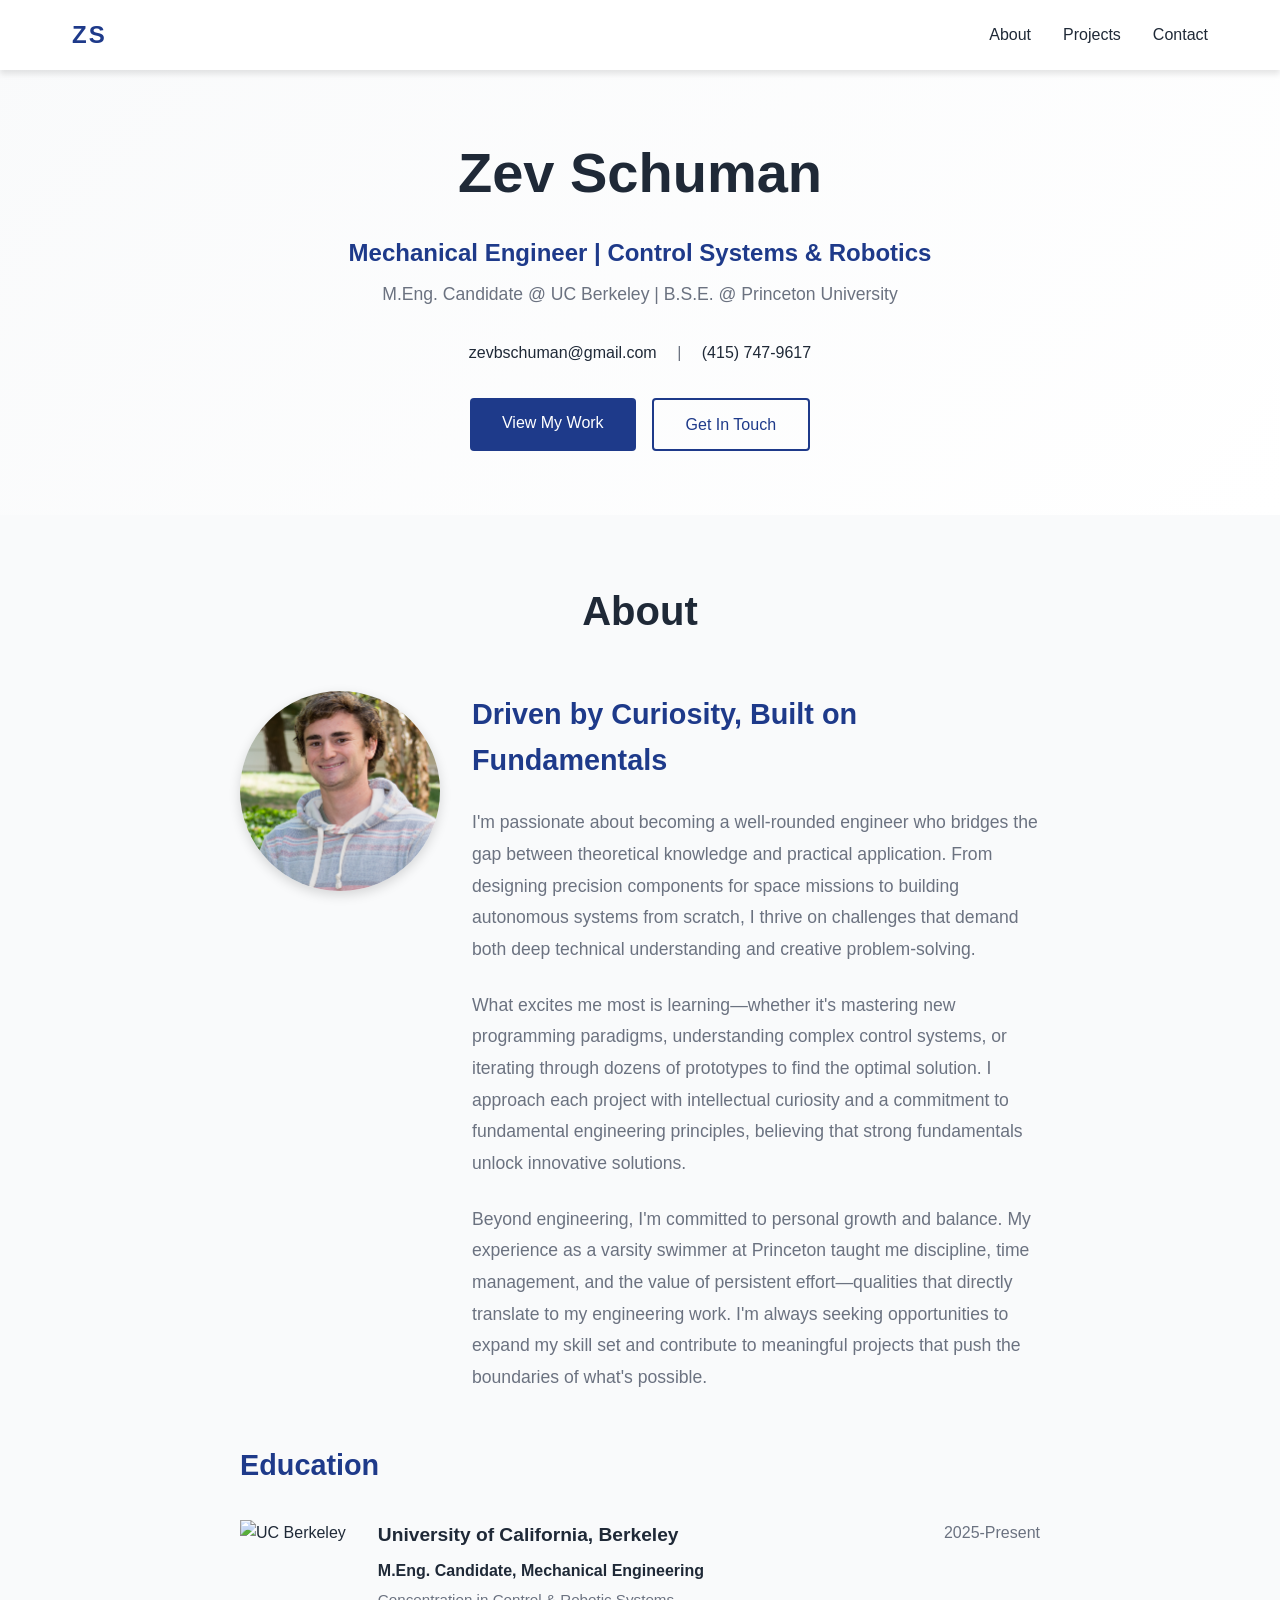
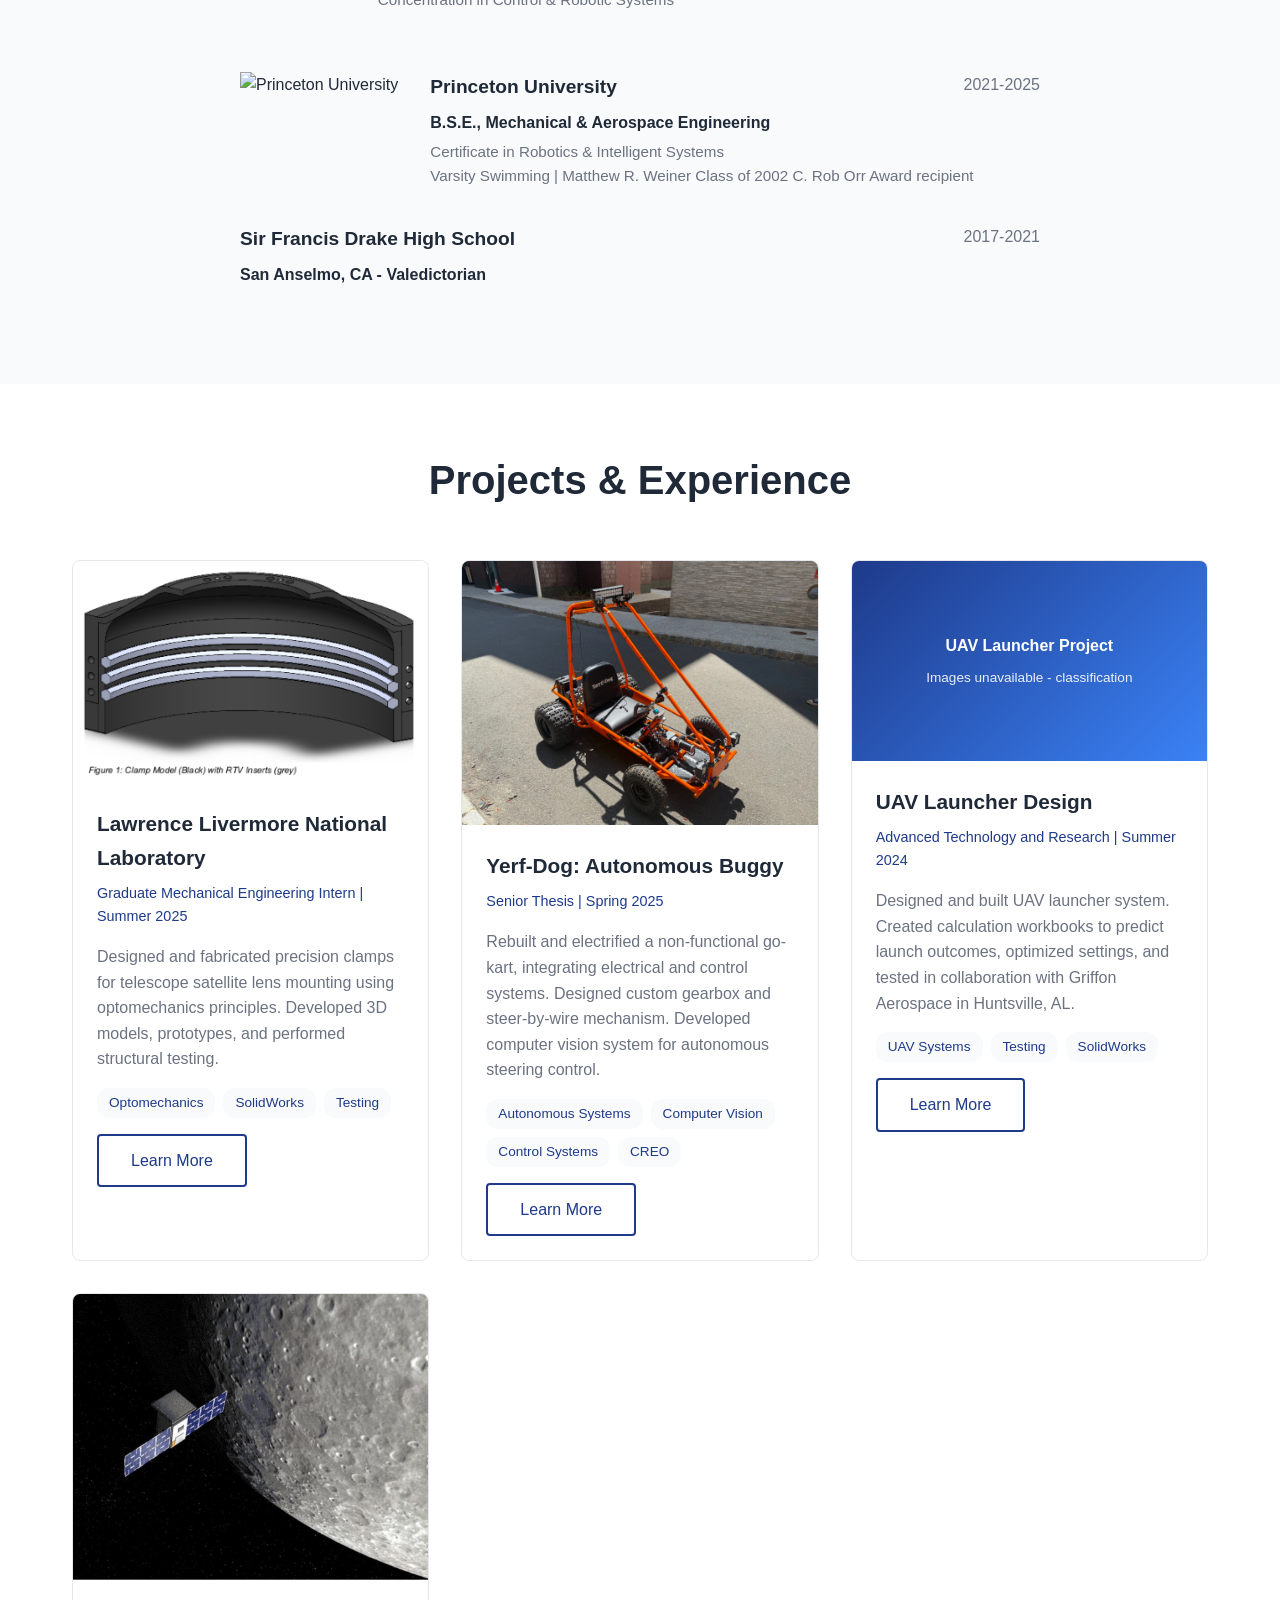
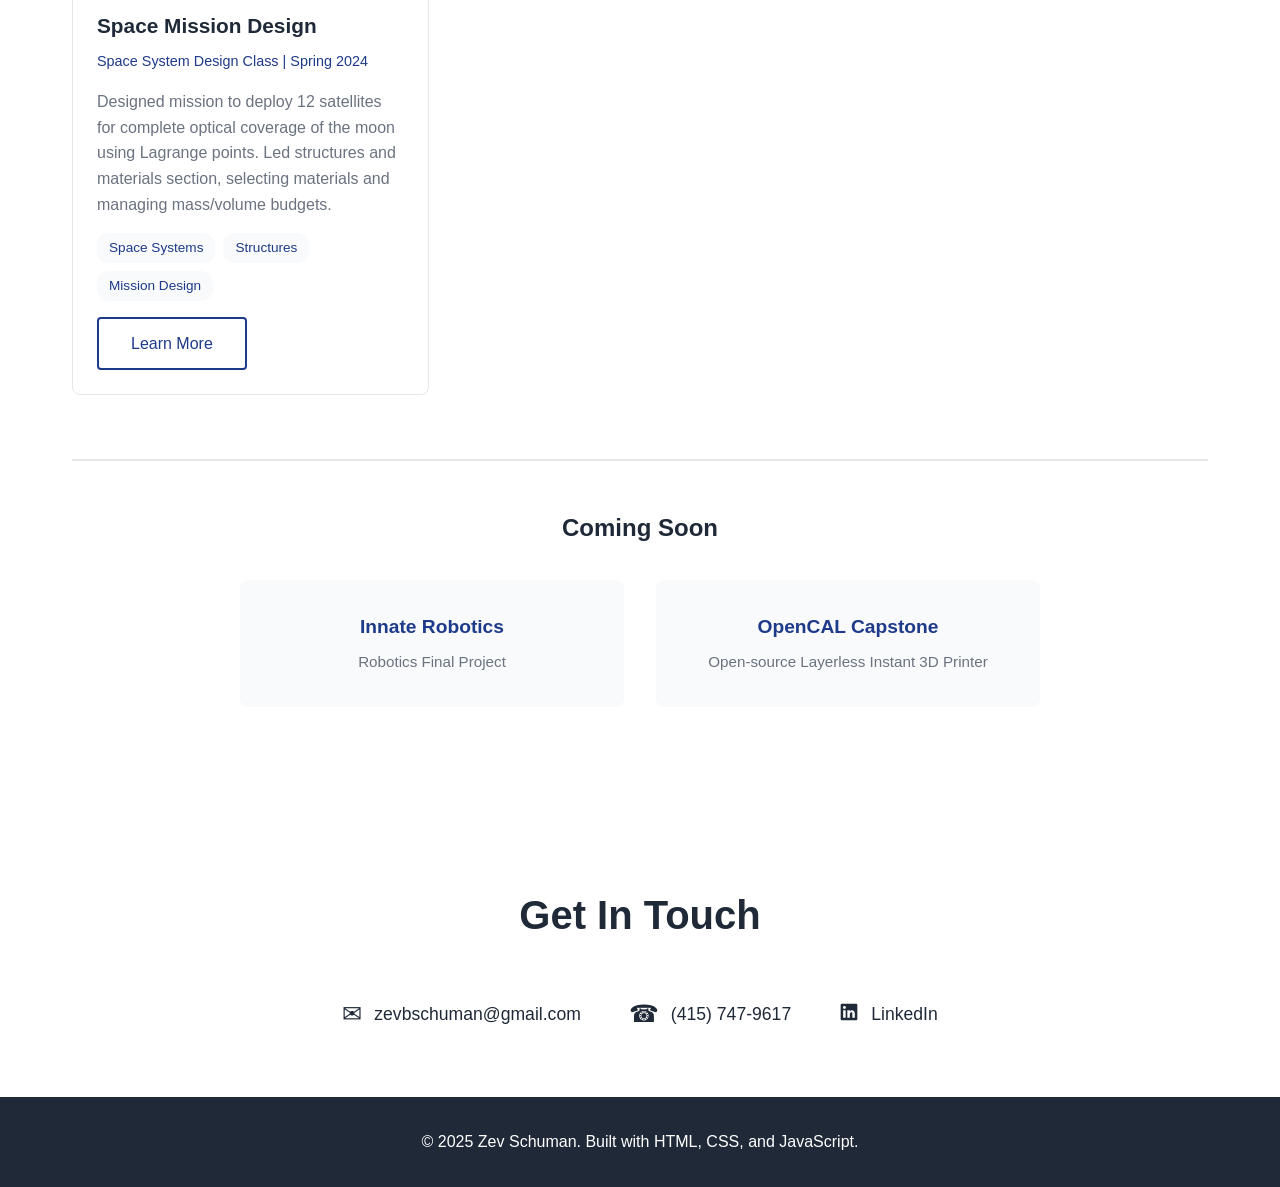
==== index.html @ 334ab459 "Restructure education section: large logos on left, descriptions on right" ====
<!DOCTYPE html>
<html lang="en">
  <head>
    <meta charset="UTF-8" />
    <meta name="viewport" content="width=device-width, initial-scale=1.0" />
    <title>Zev Schuman - Engineering Portfolio</title>

    <!-- CSS Options - Switch between these -->
    <link rel="stylesheet" href="css/option-a.css" />
    <!-- <link rel="stylesheet" href="css/option-b.css"> -->
    <!-- <link rel="stylesheet" href="css/option-c.css"> -->
  </head>
  <body>
    <!-- Navigation -->
    <nav class="nav">
      <div class="nav-container">
        <a href="#home" class="nav-logo">ZS</a>
        <ul class="nav-menu">
          <li><a href="#about" class="nav-link">About</a></li>
          <li><a href="#projects" class="nav-link">Projects</a></li>
          <li><a href="#contact" class="nav-link">Contact</a></li>
        </ul>
        <div class="nav-toggle">
          <span></span>
          <span></span>
          <span></span>
        </div>
      </div>
    </nav>

    <!-- Hero Section -->
    <section id="home" class="hero">
      <div class="hero-container">
        <div class="hero-content">
          <h1 class="hero-name">Zev Schuman</h1>
          <p class="hero-title">
            Mechanical Engineer | Control Systems & Robotics
          </p>
          <p class="hero-subtitle">
            M.Eng. Candidate @ UC Berkeley | B.S.E. @ Princeton University
          </p>
          <div class="hero-contact">
            <a href="mailto:zevbschuman@gmail.com" class="contact-link"
              >zevbschuman@gmail.com</a
            >
            <span class="contact-separator">|</span>
            <a href="tel:4157479617" class="contact-link">(415) 747-9617</a>
          </div>
          <div class="hero-cta">
            <a href="#projects" class="btn btn-primary">View My Work</a>
            <a href="#contact" class="btn btn-secondary">Get In Touch</a>
          </div>
        </div>
      </div>
    </section>

    <!-- About Section -->
    <section id="about" class="about">
      <div class="container">
        <h2 class="section-title">About</h2>

        <!-- Bio Section -->
        <div
          style="
            max-width: 800px;
            margin: 0 auto 3rem;
            display: flex;
            gap: 2rem;
            align-items: flex-start;
          "
        >
          <div style="flex-shrink: 0">
            <img
              src="images/bio/profile.jpg"
              alt="Zev Schuman"
              style="
                width: 200px;
                height: 200px;
                border-radius: 50%;
                object-fit: cover;
                object-position: center 25%;
                box-shadow: 0 4px 12px rgba(0, 0, 0, 0.15);
              "
            />
          </div>
          <div style="flex: 1">
            <h3
              style="
                font-size: 1.8rem;
                margin-bottom: 1.5rem;
                color: var(--primary-color);
              "
            >
              Driven by Curiosity, Built on Fundamentals
            </h3>
            <p
              style="
                font-size: 1.1rem;
                line-height: 1.8;
                color: var(--text-light);
                margin-bottom: 1.5rem;
              "
            >
              I'm passionate about becoming a well-rounded engineer who bridges
              the gap between theoretical knowledge and practical application.
              From designing precision components for space missions to building
              autonomous systems from scratch, I thrive on challenges that
              demand both deep technical understanding and creative
              problem-solving.
            </p>
            <p
              style="
                font-size: 1.1rem;
                line-height: 1.8;
                color: var(--text-light);
                margin-bottom: 1.5rem;
              "
            >
              What excites me most is learning—whether it's mastering new
              programming paradigms, understanding complex control systems, or
              iterating through dozens of prototypes to find the optimal
              solution. I approach each project with intellectual curiosity and
              a commitment to fundamental engineering principles, believing that
              strong fundamentals unlock innovative solutions.
            </p>
            <p
              style="
                font-size: 1.1rem;
                line-height: 1.8;
                color: var(--text-light);
              "
            >
              Beyond engineering, I'm committed to personal growth and balance.
              My experience as a varsity swimmer at Princeton taught me
              discipline, time management, and the value of persistent
              effort—qualities that directly translate to my engineering work.
              I'm always seeking opportunities to expand my skill set and
              contribute to meaningful projects that push the boundaries of
              what's possible.
            </p>
          </div>
        </div>

        <!-- Education -->
        <div style="max-width: 800px; margin: 0 auto">
          <h3
            style="
              font-size: 1.8rem;
              margin-bottom: 2rem;
              color: var(--primary-color);
            "
          >
            Education
          </h3>

          <div class="education-item" style="margin-bottom: 2rem; display: flex; gap: 2rem; align-items: flex-start;">
            <img
              src="images/logos/berkeley.png"
              alt="UC Berkeley"
              style="height: 120px; width: auto; flex-shrink: 0;"
            />
            <div style="flex: 1;">
              <div class="education-header">
                <h4>University of California, Berkeley</h4>
                <span class="education-year">2025-Present</span>
              </div>
              <p class="education-degree">
                M.Eng. Candidate, Mechanical Engineering
              </p>
              <p class="education-detail">
                Concentration in Control & Robotic Systems
              </p>
            </div>
          </div>

          <div class="education-item" style="margin-bottom: 2rem; display: flex; gap: 2rem; align-items: flex-start;">
            <img
              src="images/logos/princeton.png"
              alt="Princeton University"
              style="height: 120px; width: auto; flex-shrink: 0;"
            />
            <div style="flex: 1;">
              <div class="education-header">
                <h4>Princeton University</h4>
                <span class="education-year">2021-2025</span>
              </div>
              <p class="education-degree">
                B.S.E., Mechanical & Aerospace Engineering
              </p>
              <p class="education-detail">
                Certificate in Robotics & Intelligent Systems
              </p>
              <p class="education-note">
                Varsity Swimming | Matthew R. Weiner Class of 2002 C. Rob Orr
                Award recipient
              </p>
            </div>
          </div>

          <div class="education-item">
            <div class="education-header">
              <h4>Sir Francis Drake High School</h4>
              <span class="education-year">2017-2021</span>
            </div>
            <p class="education-degree">San Anselmo, CA - Valedictorian</p>
          </div>
        </div>
      </div>
    </section>

    <!-- Projects Section -->
    <section id="projects" class="projects">
      <div class="container">
        <h2 class="section-title">Projects & Experience</h2>

        <div class="projects-grid">
          <!-- Internship: LLNL -->
          <div class="project-card" data-project="llnl">
            <div class="project-image">
              <img
                src="images/llnl/clamp-model-1.png"
                alt="LLNL Precision Clamp Design"
                style="width: 100%; height: auto; display: block"
              />
            </div>
            <div class="project-content">
              <h3 class="project-title">
                Lawrence Livermore National Laboratory
              </h3>
              <p class="project-type">
                Graduate Mechanical Engineering Intern | Summer 2025
              </p>
              <p class="project-description">
                Designed and fabricated precision clamps for telescope satellite
                lens mounting using optomechanics principles. Developed 3D
                models, prototypes, and performed structural testing.
              </p>
              <div class="project-tags">
                <span class="tag">Optomechanics</span>
                <span class="tag">SolidWorks</span>
                <span class="tag">Testing</span>
              </div>
              <a href="llnl.html" class="btn btn-outline">Learn More</a>
            </div>
          </div>

          <!-- Project: Yerf-Dog -->
          <div class="project-card" data-project="yerf-dog">
            <div class="project-image">
              <img
                src="images/yerf-dog/after-1.png"
                alt="Yerf-Dog Autonomous Buggy"
                style="width: 100%; height: auto; display: block"
              />
            </div>
            <div class="project-content">
              <h3 class="project-title">Yerf-Dog: Autonomous Buggy</h3>
              <p class="project-type">Senior Thesis | Spring 2025</p>
              <p class="project-description">
                Rebuilt and electrified a non-functional go-kart, integrating
                electrical and control systems. Designed custom gearbox and
                steer-by-wire mechanism. Developed computer vision system for
                autonomous steering control.
              </p>
              <div class="project-tags">
                <span class="tag">Autonomous Systems</span>
                <span class="tag">Computer Vision</span>
                <span class="tag">Control Systems</span>
                <span class="tag">CREO</span>
              </div>
              <a href="yerf-dog.html" class="btn btn-outline">Learn More</a>
            </div>
          </div>

          <!-- Internship: ATR Corp -->
          <div class="project-card" data-project="atr-corp">
            <div class="project-image">
              <div
                class="image-placeholder"
                style="
                  aspect-ratio: 16/9;
                  background: linear-gradient(
                    135deg,
                    var(--primary-color),
                    var(--secondary-color)
                  );
                "
              >
                <span style="color: white; font-weight: 600"
                  >UAV Launcher Project</span
                >
                <small style="color: rgba(255, 255, 255, 0.9)"
                  >Images unavailable - classification</small
                >
              </div>
            </div>
            <div class="project-content">
              <h3 class="project-title">UAV Launcher Design</h3>
              <p class="project-type">
                Advanced Technology and Research | Summer 2024
              </p>
              <p class="project-description">
                Designed and built UAV launcher system. Created calculation
                workbooks to predict launch outcomes, optimized settings, and
                tested in collaboration with Griffon Aerospace in Huntsville,
                AL.
              </p>
              <div class="project-tags">
                <span class="tag">UAV Systems</span>
                <span class="tag">Testing</span>
                <span class="tag">SolidWorks</span>
              </div>
              <a href="atr-corp.html" class="btn btn-outline">Learn More</a>
            </div>
          </div>

          <!-- Project: Space Mission Design -->
          <div class="project-card" data-project="space-mission">
            <div class="project-image">
              <img
                src="images/space-mission/cover.png"
                alt="COSMIC Mission Design"
                style="width: 100%; height: auto; display: block"
              />
            </div>
            <div class="project-content">
              <h3 class="project-title">Space Mission Design</h3>
              <p class="project-type">
                Space System Design Class | Spring 2024
              </p>
              <p class="project-description">
                Designed mission to deploy 12 satellites for complete optical
                coverage of the moon using Lagrange points. Led structures and
                materials section, selecting materials and managing mass/volume
                budgets.
              </p>
              <div class="project-tags">
                <span class="tag">Space Systems</span>
                <span class="tag">Structures</span>
                <span class="tag">Mission Design</span>
              </div>
              <a href="space-mission.html" class="btn btn-outline"
                >Learn More</a
              >
            </div>
          </div>
        </div>

        <!-- Coming Soon Section -->
        <div
          style="
            margin-top: 4rem;
            padding: 3rem 0;
            border-top: 2px solid var(--border-color);
          "
        >
          <h3
            style="
              font-size: 1.5rem;
              text-align: center;
              margin-bottom: 2rem;
              color: var(--text-dark);
            "
          >
            Coming Soon
          </h3>
          <div
            style="
              display: grid;
              grid-template-columns: repeat(auto-fit, minmax(300px, 1fr));
              gap: 2rem;
              max-width: 800px;
              margin: 0 auto;
            "
          >
            <div
              style="
                background: var(--bg-light);
                padding: 2rem;
                border-radius: 8px;
                text-align: center;
              "
            >
              <h4
                style="
                  font-size: 1.2rem;
                  margin-bottom: 0.5rem;
                  color: var(--primary-color);
                "
              >
                Innate Robotics
              </h4>
              <p style="color: var(--text-light); font-size: 0.95rem">
                Robotics Final Project
              </p>
            </div>
            <div
              style="
                background: var(--bg-light);
                padding: 2rem;
                border-radius: 8px;
                text-align: center;
              "
            >
              <h4
                style="
                  font-size: 1.2rem;
                  margin-bottom: 0.5rem;
                  color: var(--primary-color);
                "
              >
                OpenCAL Capstone
              </h4>
              <p style="color: var(--text-light); font-size: 0.95rem">
                Open-source Layerless Instant 3D Printer
              </p>
            </div>
          </div>
        </div>
      </div>
    </section>

    <!-- Contact Section -->
    <section id="contact" class="contact">
      <div class="container">
        <h2 class="section-title">Get In Touch</h2>
        <div class="contact-info">
          <a href="mailto:zevbschuman@gmail.com" class="contact-item">
            <span class="contact-icon">✉</span>
            <span>zevbschuman@gmail.com</span>
          </a>
          <a href="tel:4157479617" class="contact-item">
            <span class="contact-icon">☎</span>
            <span>(415) 747-9617</span>
          </a>
          <a
            href="https://www.linkedin.com/in/zevschuman/"
            class="contact-item"
            target="_blank"
            rel="noopener noreferrer"
          >
            <span class="contact-icon">
              <svg
                width="20"
                height="20"
                viewBox="0 0 24 24"
                fill="currentColor"
              >
                <path
                  d="M20.5 2h-17A1.5 1.5 0 002 3.5v17A1.5 1.5 0 003.5 22h17a1.5 1.5 0 001.5-1.5v-17A1.5 1.5 0 0020.5 2zM8 19H5v-9h3zM6.5 8.25A1.75 1.75 0 118.3 6.5a1.78 1.78 0 01-1.8 1.75zM19 19h-3v-4.74c0-1.42-.6-1.93-1.38-1.93A1.74 1.74 0 0013 14.19a.66.66 0 000 .14V19h-3v-9h2.9v1.3a3.11 3.11 0 012.7-1.4c1.55 0 3.36.86 3.36 3.66z"
                />
              </svg>
            </span>
            <span>LinkedIn</span>
          </a>
        </div>
      </div>
    </section>

    <!-- Footer -->
    <footer class="footer">
      <div class="container">
        <p>&copy; 2025 Zev Schuman. Built with HTML, CSS, and JavaScript.</p>
      </div>
    </footer>

    <script src="js/main.js"></script>
  </body>
</html>
---- css/option-a.css ----
/* Option A: Minimalist/Clean Design */

:root {
    --primary-color: #1e3a8a;
    --secondary-color: #3b82f6;
    --text-dark: #1f2937;
    --text-light: #6b7280;
    --bg-light: #f9fafb;
    --white: #ffffff;
    --border-color: #e5e7eb;
    --shadow: 0 4px 6px rgba(0, 0, 0, 0.1);
    --shadow-lg: 0 20px 25px rgba(0, 0, 0, 0.1);
}

* {
    margin: 0;
    padding: 0;
    box-sizing: border-box;
}

body {
    font-family: -apple-system, BlinkMacSystemFont, 'Segoe UI', 'Roboto', 'Oxygen', 'Ubuntu', 'Cantarell', sans-serif;
    line-height: 1.6;
    color: var(--text-dark);
    background-color: var(--white);
}

.container {
    max-width: 1200px;
    margin: 0 auto;
    padding: 0 2rem;
}

/* Navigation */
.nav {
    position: fixed;
    top: 0;
    left: 0;
    right: 0;
    background: var(--white);
    box-shadow: var(--shadow);
    z-index: 1000;
}

.nav-container {
    max-width: 1200px;
    margin: 0 auto;
    padding: 1rem 2rem;
    display: flex;
    justify-content: space-between;
    align-items: center;
}

.nav-logo {
    font-size: 1.5rem;
    font-weight: 700;
    color: var(--primary-color);
    text-decoration: none;
    letter-spacing: 2px;
}

.nav-menu {
    display: flex;
    list-style: none;
    gap: 2rem;
}

.nav-link {
    text-decoration: none;
    color: var(--text-dark);
    font-weight: 500;
    transition: color 0.3s;
}

.nav-link:hover {
    color: var(--secondary-color);
}

.nav-toggle {
    display: none;
    flex-direction: column;
    gap: 4px;
    cursor: pointer;
}

.nav-toggle span {
    width: 25px;
    height: 3px;
    background: var(--text-dark);
    transition: 0.3s;
}

/* Hero Section */
.hero {
    padding: 8rem 2rem 4rem;
    background: linear-gradient(135deg, var(--bg-light) 0%, var(--white) 100%);
}

.hero-container {
    max-width: 800px;
    margin: 0 auto;
    text-align: center;
}

.hero-name {
    font-size: 3.5rem;
    font-weight: 700;
    margin-bottom: 1rem;
    color: var(--text-dark);
}

.hero-title {
    font-size: 1.5rem;
    color: var(--primary-color);
    margin-bottom: 0.5rem;
    font-weight: 600;
}

.hero-subtitle {
    font-size: 1.1rem;
    color: var(--text-light);
    margin-bottom: 2rem;
}

.hero-contact {
    margin-bottom: 2rem;
}

.contact-link {
    color: var(--text-dark);
    text-decoration: none;
    transition: color 0.3s;
}

.contact-link:hover {
    color: var(--secondary-color);
}

.contact-separator {
    margin: 0 1rem;
    color: var(--text-light);
}

.hero-cta {
    display: flex;
    gap: 1rem;
    justify-content: center;
}

/* Buttons */
.btn {
    padding: 0.75rem 2rem;
    text-decoration: none;
    border-radius: 4px;
    font-weight: 500;
    transition: all 0.3s;
    display: inline-block;
    cursor: pointer;
    border: none;
    font-size: 1rem;
}

.btn-primary {
    background: var(--primary-color);
    color: var(--white);
}

.btn-primary:hover {
    background: var(--secondary-color);
    transform: translateY(-2px);
}

.btn-secondary {
    background: transparent;
    color: var(--primary-color);
    border: 2px solid var(--primary-color);
}

.btn-secondary:hover {
    background: var(--primary-color);
    color: var(--white);
}

.btn-outline {
    background: transparent;
    color: var(--primary-color);
    border: 2px solid var(--primary-color);
}

.btn-outline:hover {
    background: var(--primary-color);
    color: var(--white);
}

/* Section Styles */
section {
    padding: 4rem 0;
}

.section-title {
    font-size: 2.5rem;
    text-align: center;
    margin-bottom: 3rem;
    color: var(--text-dark);
    font-weight: 700;
}

/* About Section */
.about {
    background: var(--bg-light);
}

.about-content {
    display: grid;
    grid-template-columns: 1fr 1fr;
    gap: 3rem;
}

.about-education h3,
.about-skills h3 {
    font-size: 1.5rem;
    margin-bottom: 1.5rem;
    color: var(--primary-color);
}

.education-item {
    margin-bottom: 2rem;
}

.education-header {
    display: flex;
    justify-content: space-between;
    margin-bottom: 0.5rem;
}

.education-header h4 {
    font-size: 1.2rem;
    color: var(--text-dark);
}

.education-year {
    color: var(--text-light);
    font-weight: 500;
}

.education-degree {
    font-weight: 600;
    margin-bottom: 0.25rem;
}

.education-detail,
.education-note {
    color: var(--text-light);
    font-size: 0.95rem;
}

.skills-grid {
    display: grid;
    grid-template-columns: 1fr 1fr;
    gap: 1.5rem;
}

.skill-category h4 {
    font-size: 1rem;
    margin-bottom: 0.5rem;
    color: var(--text-dark);
}

.skill-category ul {
    list-style: none;
}

.skill-category li {
    padding: 0.25rem 0;
    color: var(--text-light);
}

/* Projects Section */
.projects {
    background: var(--white);
}

.projects-grid {
    display: grid;
    grid-template-columns: repeat(auto-fit, minmax(300px, 1fr));
    gap: 2rem;
}

.project-card {
    background: var(--white);
    border: 1px solid var(--border-color);
    border-radius: 8px;
    overflow: hidden;
    transition: all 0.3s;
}

.project-card:hover {
    box-shadow: var(--shadow-lg);
    transform: translateY(-4px);
}

.project-image {
    width: 100%;
    overflow: hidden;
}

.image-placeholder {
    width: 100%;
    background: var(--bg-light);
    display: flex;
    flex-direction: column;
    align-items: center;
    justify-content: center;
    text-align: center;
    padding: 3rem 2rem;
    color: var(--text-light);
}

.image-placeholder span {
    display: block;
    font-weight: 500;
    margin-bottom: 0.5rem;
}

.image-placeholder small {
    font-size: 0.85rem;
}

.project-content {
    padding: 1.5rem;
}

.project-title {
    font-size: 1.3rem;
    margin-bottom: 0.5rem;
    color: var(--text-dark);
}

.project-type {
    color: var(--primary-color);
    font-size: 0.9rem;
    margin-bottom: 1rem;
    font-weight: 500;
}

.project-description {
    color: var(--text-light);
    margin-bottom: 1rem;
    line-height: 1.6;
}

.project-tags {
    display: flex;
    flex-wrap: wrap;
    gap: 0.5rem;
    margin-bottom: 1rem;
}

.tag {
    padding: 0.25rem 0.75rem;
    background: var(--bg-light);
    border-radius: 12px;
    font-size: 0.85rem;
    color: var(--primary-color);
}

/* Experience Section */
.experience {
    background: var(--bg-light);
}

.timeline {
    max-width: 800px;
    margin: 0 auto;
}

.timeline-item {
    position: relative;
    padding: 2rem 0;
    padding-left: 3rem;
    border-left: 2px solid var(--border-color);
}

.timeline-item::before {
    content: '';
    position: absolute;
    left: -8px;
    top: 2rem;
    width: 14px;
    height: 14px;
    background: var(--primary-color);
    border-radius: 50%;
}

.timeline-date {
    position: absolute;
    left: -100px;
    top: 2rem;
    font-weight: 600;
    color: var(--primary-color);
}

.timeline-content h3 {
    font-size: 1.2rem;
    margin-bottom: 0.25rem;
    color: var(--text-dark);
}

.timeline-content h4 {
    font-size: 1rem;
    color: var(--primary-color);
    margin-bottom: 1rem;
}

.timeline-content ul {
    margin-left: 1.5rem;
}

.timeline-content li {
    margin-bottom: 0.5rem;
    color: var(--text-light);
}

/* Contact Section */
.contact {
    background: var(--white);
}

.contact-description {
    text-align: center;
    color: var(--text-light);
    margin-bottom: 2rem;
    max-width: 600px;
    margin-left: auto;
    margin-right: auto;
}

.contact-info {
    display: flex;
    justify-content: center;
    gap: 3rem;
    flex-wrap: wrap;
}

.contact-item {
    display: flex;
    align-items: center;
    gap: 0.75rem;
    text-decoration: none;
    color: var(--text-dark);
    font-size: 1.1rem;
    transition: color 0.3s;
}

.contact-item:hover {
    color: var(--secondary-color);
}

.contact-icon {
    font-size: 1.5rem;
}

/* Footer */
.footer {
    background: var(--text-dark);
    color: var(--white);
    text-align: center;
    padding: 2rem;
}

/* Modal */
.modal {
    display: none;
    position: fixed;
    z-index: 2000;
    left: 0;
    top: 0;
    width: 100%;
    height: 100%;
    background: rgba(0, 0, 0, 0.7);
    padding: 2rem;
}

.modal-content {
    background: var(--white);
    margin: auto;
    padding: 3rem;
    max-width: 900px;
    max-height: 90vh;
    overflow-y: auto;
    border-radius: 8px;
    position: relative;
}

.modal-close {
    position: absolute;
    right: 1rem;
    top: 1rem;
    font-size: 2rem;
    cursor: pointer;
    color: var(--text-light);
}

.modal-close:hover {
    color: var(--text-dark);
}

/* Responsive Design */
@media (max-width: 768px) {
    .nav-menu {
        position: fixed;
        left: -100%;
        top: 70px;
        flex-direction: column;
        background: var(--white);
        width: 100%;
        text-align: center;
        transition: 0.3s;
        box-shadow: var(--shadow);
        padding: 2rem 0;
    }

    .nav-menu.active {
        left: 0;
    }

    .nav-toggle {
        display: flex;
    }

    .hero-name {
        font-size: 2.5rem;
    }

    .hero-cta {
        flex-direction: column;
    }

    .about-content {
        grid-template-columns: 1fr;
    }

    .skills-grid {
        grid-template-columns: 1fr;
    }

    .timeline-date {
        position: static;
        display: block;
        margin-bottom: 0.5rem;
        font-weight: 600;
        color: var(--primary-color);
    }

    .timeline-item {
        padding-left: 1.5rem;
    }

    .contact-info {
        flex-direction: column;
        gap: 1.5rem;
    }

    /* Bio section flex layout fix */
    .about [style*="display: flex"] {
        flex-direction: column !important;
        align-items: center !important;
    }

    .about [style*="display: flex"] img {
        margin-bottom: 1.5rem !important;
    }

    /* Education header mobile fix */
    .education-header {
        flex-direction: column;
        align-items: flex-start;
    }

    .education-year {
        margin-top: 0.25rem;
    }

    /* Education logo mobile fix */
    .education-item {
        flex-direction: column !important;
        align-items: center !important;
    }

    .education-item img {
        height: 100px !important;
        margin-bottom: 1rem;
    }
}
---- css/option-b.css ----
/* Option B: Bold/Creative Design */

:root {
    --primary-color: #7c3aed;
    --secondary-color: #ec4899;
    --accent-color: #f59e0b;
    --text-dark: #1e293b;
    --text-light: #64748b;
    --bg-gradient-1: #f8fafc;
    --bg-gradient-2: #e2e8f0;
    --white: #ffffff;
    --shadow: 0 10px 30px rgba(124, 58, 237, 0.2);
    --shadow-lg: 0 20px 50px rgba(124, 58, 237, 0.3);
}

* {
    margin: 0;
    padding: 0;
    box-sizing: border-box;
}

body {
    font-family: 'Inter', -apple-system, BlinkMacSystemFont, 'Segoe UI', sans-serif;
    line-height: 1.6;
    color: var(--text-dark);
    background: linear-gradient(180deg, var(--bg-gradient-1) 0%, var(--white) 50%, var(--bg-gradient-2) 100%);
    background-attachment: fixed;
}

.container {
    max-width: 1200px;
    margin: 0 auto;
    padding: 0 2rem;
}

@keyframes float {
    0%, 100% { transform: translateY(0); }
    50% { transform: translateY(-10px); }
}

/* Navigation */
.nav {
    position: fixed;
    top: 0;
    left: 0;
    right: 0;
    background: rgba(255, 255, 255, 0.95);
    backdrop-filter: blur(10px);
    box-shadow: var(--shadow);
    z-index: 1000;
}

.nav-container {
    max-width: 1200px;
    margin: 0 auto;
    padding: 1.5rem 2rem;
    display: flex;
    justify-content: space-between;
    align-items: center;
}

.nav-logo {
    font-size: 1.8rem;
    font-weight: 800;
    background: linear-gradient(135deg, var(--primary-color), var(--secondary-color));
    -webkit-background-clip: text;
    -webkit-text-fill-color: transparent;
    background-clip: text;
    text-decoration: none;
    letter-spacing: 3px;
}

.nav-menu {
    display: flex;
    list-style: none;
    gap: 2.5rem;
}

.nav-link {
    text-decoration: none;
    color: var(--text-dark);
    font-weight: 600;
    position: relative;
    transition: color 0.3s;
}

.nav-link::after {
    content: '';
    position: absolute;
    bottom: -5px;
    left: 0;
    width: 0;
    height: 3px;
    background: linear-gradient(90deg, var(--primary-color), var(--secondary-color));
    transition: width 0.3s;
}

.nav-link:hover {
    color: var(--primary-color);
}

.nav-link:hover::after {
    width: 100%;
}

.nav-toggle {
    display: none;
    flex-direction: column;
    gap: 5px;
    cursor: pointer;
}

.nav-toggle span {
    width: 28px;
    height: 3px;
    background: var(--primary-color);
    border-radius: 3px;
    transition: 0.3s;
}

/* Hero Section */
.hero {
    padding: 10rem 2rem 6rem;
    text-align: center;
    background: linear-gradient(135deg, rgba(124, 58, 237, 0.05) 0%, rgba(236, 72, 153, 0.05) 100%);
    position: relative;
    overflow: hidden;
}

.hero::before {
    content: '';
    position: absolute;
    top: -50%;
    right: -10%;
    width: 600px;
    height: 600px;
    background: radial-gradient(circle, rgba(124, 58, 237, 0.1) 0%, transparent 70%);
    border-radius: 50%;
    animation: float 8s ease-in-out infinite;
}

.hero-container {
    max-width: 900px;
    margin: 0 auto;
    position: relative;
    z-index: 1;
}

.hero-name {
    font-size: 5rem;
    font-weight: 900;
    margin-bottom: 1.5rem;
    background: linear-gradient(135deg, var(--primary-color), var(--secondary-color), var(--accent-color));
    -webkit-background-clip: text;
    -webkit-text-fill-color: transparent;
    background-clip: text;
    line-height: 1.1;
}

.hero-title {
    font-size: 1.8rem;
    color: var(--primary-color);
    margin-bottom: 0.75rem;
    font-weight: 700;
}

.hero-subtitle {
    font-size: 1.3rem;
    color: var(--text-light);
    margin-bottom: 2.5rem;
}

.hero-contact {
    margin-bottom: 2.5rem;
}

.contact-link {
    color: var(--text-dark);
    text-decoration: none;
    font-weight: 500;
    transition: color 0.3s;
}

.contact-link:hover {
    color: var(--primary-color);
}

.contact-separator {
    margin: 0 1.5rem;
    color: var(--text-light);
}

.hero-cta {
    display: flex;
    gap: 1.5rem;
    justify-content: center;
}

/* Buttons */
.btn {
    padding: 1rem 2.5rem;
    text-decoration: none;
    border-radius: 50px;
    font-weight: 600;
    transition: all 0.3s;
    display: inline-block;
    cursor: pointer;
    border: none;
    font-size: 1rem;
}

.btn-primary {
    background: linear-gradient(135deg, var(--primary-color), var(--secondary-color));
    color: var(--white);
    box-shadow: var(--shadow);
}

.btn-primary:hover {
    transform: translateY(-3px);
    box-shadow: var(--shadow-lg);
}

.btn-secondary {
    background: var(--white);
    color: var(--primary-color);
    border: 3px solid var(--primary-color);
    box-shadow: var(--shadow);
}

.btn-secondary:hover {
    background: linear-gradient(135deg, var(--primary-color), var(--secondary-color));
    color: var(--white);
    transform: translateY(-3px);
    box-shadow: var(--shadow-lg);
}

.btn-outline {
    background: transparent;
    color: var(--primary-color);
    border: 3px solid var(--primary-color);
}

.btn-outline:hover {
    background: var(--primary-color);
    color: var(--white);
    transform: translateY(-2px);
}

/* Section Styles */
section {
    padding: 5rem 0;
    position: relative;
}

section:nth-child(even) {
    background: linear-gradient(180deg, var(--bg-gradient-2) 0%, var(--bg-gradient-1) 100%);
}

.section-title {
    font-size: 3.5rem;
    text-align: center;
    margin-bottom: 4rem;
    font-weight: 900;
    background: linear-gradient(135deg, var(--primary-color), var(--secondary-color));
    -webkit-background-clip: text;
    -webkit-text-fill-color: transparent;
    background-clip: text;
}

/* About Section */
.about-content {
    display: grid;
    grid-template-columns: 1.2fr 0.8fr;
    gap: 4rem;
    align-items: start;
}

.about-education h3,
.about-skills h3 {
    font-size: 2rem;
    margin-bottom: 2rem;
    color: var(--primary-color);
    font-weight: 800;
}

.education-item {
    margin-bottom: 2.5rem;
    padding: 1.5rem;
    background: var(--white);
    border-radius: 15px;
    border-left: 5px solid var(--primary-color);
    box-shadow: var(--shadow);
}

.education-header {
    display: flex;
    justify-content: space-between;
    margin-bottom: 0.75rem;
    flex-wrap: wrap;
    gap: 1rem;
}

.education-header h4 {
    font-size: 1.4rem;
    color: var(--text-dark);
    font-weight: 700;
}

.education-year {
    color: var(--secondary-color);
    font-weight: 700;
    font-size: 1.1rem;
}

.education-degree {
    font-weight: 600;
    margin-bottom: 0.5rem;
    font-size: 1.1rem;
}

.education-detail,
.education-note {
    color: var(--text-light);
    font-size: 0.95rem;
}

.skills-grid {
    display: grid;
    grid-template-columns: 1fr 1fr;
    gap: 2rem;
}

.skill-category {
    padding: 1.5rem;
    background: var(--white);
    border-radius: 15px;
    box-shadow: var(--shadow);
}

.skill-category h4 {
    font-size: 1.1rem;
    margin-bottom: 1rem;
    color: var(--primary-color);
    font-weight: 700;
}

.skill-category ul {
    list-style: none;
}

.skill-category li {
    padding: 0.5rem 0;
    color: var(--text-light);
    position: relative;
    padding-left: 1.5rem;
}

.skill-category li::before {
    content: '▶';
    position: absolute;
    left: 0;
    color: var(--secondary-color);
}

/* Projects Section */
.projects-grid {
    display: grid;
    grid-template-columns: repeat(auto-fit, minmax(350px, 1fr));
    gap: 3rem;
}

.project-card {
    background: var(--white);
    border-radius: 20px;
    overflow: hidden;
    transition: all 0.4s;
    box-shadow: var(--shadow);
    border: 2px solid transparent;
}

.project-card:hover {
    transform: translateY(-8px) rotate(1deg);
    box-shadow: var(--shadow-lg);
    border-color: var(--primary-color);
}

.project-image {
    width: 100%;
    overflow: hidden;
    height: 250px;
}

.image-placeholder {
    width: 100%;
    height: 100%;
    background: linear-gradient(135deg, var(--primary-color), var(--secondary-color));
    display: flex;
    flex-direction: column;
    align-items: center;
    justify-content: center;
    text-align: center;
    padding: 2rem;
    color: var(--white);
}

.image-placeholder span {
    display: block;
    font-weight: 600;
    margin-bottom: 0.5rem;
    font-size: 1.1rem;
}

.image-placeholder small {
    font-size: 0.9rem;
    opacity: 0.9;
}

.project-content {
    padding: 2rem;
}

.project-title {
    font-size: 1.5rem;
    margin-bottom: 0.5rem;
    color: var(--text-dark);
    font-weight: 700;
}

.project-type {
    color: var(--secondary-color);
    font-size: 1rem;
    margin-bottom: 1rem;
    font-weight: 600;
}

.project-description {
    color: var(--text-light);
    margin-bottom: 1.5rem;
    line-height: 1.8;
}

.project-tags {
    display: flex;
    flex-wrap: wrap;
    gap: 0.75rem;
    margin-bottom: 1.5rem;
}

.tag {
    padding: 0.4rem 1rem;
    background: linear-gradient(135deg, rgba(124, 58, 237, 0.1), rgba(236, 72, 153, 0.1));
    border-radius: 20px;
    font-size: 0.85rem;
    color: var(--primary-color);
    font-weight: 600;
    border: 1px solid rgba(124, 58, 237, 0.3);
}

/* Experience Section */
.timeline {
    max-width: 900px;
    margin: 0 auto;
    position: relative;
}

.timeline::before {
    content: '';
    position: absolute;
    left: 50%;
    transform: translateX(-50%);
    top: 0;
    bottom: 0;
    width: 4px;
    background: linear-gradient(180deg, var(--primary-color), var(--secondary-color));
    border-radius: 2px;
}

.timeline-item {
    position: relative;
    padding: 2.5rem 0;
    width: 48%;
}

.timeline-item:nth-child(odd) {
    left: 0;
    text-align: right;
    padding-right: 3rem;
}

.timeline-item:nth-child(even) {
    left: 52%;
    padding-left: 3rem;
}

.timeline-item::before {
    content: '';
    position: absolute;
    width: 20px;
    height: 20px;
    background: var(--primary-color);
    border-radius: 50%;
    border: 4px solid var(--white);
    box-shadow: 0 0 0 4px var(--secondary-color);
}

.timeline-item:nth-child(odd)::before {
    right: -2.5rem;
}

.timeline-item:nth-child(even)::before {
    left: -2.5rem;
}

.timeline-date {
    font-weight: 700;
    color: var(--secondary-color);
    margin-bottom: 1rem;
    font-size: 1.1rem;
}

.timeline-content {
    background: var(--white);
    padding: 2rem;
    border-radius: 15px;
    box-shadow: var(--shadow);
    border-left: 5px solid var(--primary-color);
}

.timeline-item:nth-child(odd) .timeline-content {
    border-left: none;
    border-right: 5px solid var(--primary-color);
}

.timeline-content h3 {
    font-size: 1.4rem;
    margin-bottom: 0.5rem;
    color: var(--text-dark);
    font-weight: 700;
}

.timeline-content h4 {
    font-size: 1.1rem;
    color: var(--primary-color);
    margin-bottom: 1.5rem;
    font-weight: 600;
}

.timeline-content ul {
    list-style: none;
}

.timeline-content li {
    margin-bottom: 0.75rem;
    color: var(--text-light);
    position: relative;
    padding-left: 1.5rem;
}

.timeline-content li::before {
    content: '✓';
    position: absolute;
    left: 0;
    color: var(--secondary-color);
    font-weight: bold;
}

/* Contact Section */
.contact {
    background: linear-gradient(135deg, rgba(124, 58, 237, 0.05) 0%, rgba(236, 72, 153, 0.05) 100%);
}

.contact-description {
    text-align: center;
    color: var(--text-light);
    margin-bottom: 3rem;
    max-width: 700px;
    margin-left: auto;
    margin-right: auto;
    font-size: 1.2rem;
}

.contact-info {
    display: flex;
    justify-content: center;
    gap: 5rem;
    flex-wrap: wrap;
}

.contact-item {
    display: flex;
    align-items: center;
    gap: 1rem;
    text-decoration: none;
    color: var(--text-dark);
    font-size: 1.3rem;
    padding: 1.5rem 2.5rem;
    background: var(--white);
    border-radius: 50px;
    transition: all 0.3s;
    box-shadow: var(--shadow);
    font-weight: 600;
}

.contact-item:hover {
    transform: translateY(-5px);
    box-shadow: var(--shadow-lg);
    background: linear-gradient(135deg, var(--primary-color), var(--secondary-color));
    color: var(--white);
}

.contact-icon {
    font-size: 2rem;
}

/* Footer */
.footer {
    background: linear-gradient(135deg, var(--primary-color), var(--secondary-color));
    color: var(--white);
    text-align: center;
    padding: 3rem;
}

/* Modal */
.modal {
    display: none;
    position: fixed;
    z-index: 2000;
    left: 0;
    top: 0;
    width: 100%;
    height: 100%;
    background: rgba(0, 0, 0, 0.8);
    padding: 2rem;
}

.modal-content {
    background: var(--white);
    margin: auto;
    padding: 4rem;
    max-width: 900px;
    max-height: 90vh;
    overflow-y: auto;
    border-radius: 20px;
    position: relative;
    box-shadow: 0 20px 60px rgba(0, 0, 0, 0.4);
}

.modal-close {
    position: absolute;
    right: 2rem;
    top: 2rem;
    font-size: 2.5rem;
    cursor: pointer;
    color: var(--text-light);
    width: 50px;
    height: 50px;
    display: flex;
    align-items: center;
    justify-content: center;
    border-radius: 50%;
    transition: all 0.3s;
}

.modal-close:hover {
    background: var(--primary-color);
    color: var(--white);
    transform: rotate(90deg);
}

/* Responsive Design */
@media (max-width: 768px) {
    .nav-menu {
        position: fixed;
        left: -100%;
        top: 80px;
        flex-direction: column;
        background: var(--white);
        width: 100%;
        text-align: center;
        transition: 0.3s;
        box-shadow: var(--shadow);
        padding: 3rem 0;
        gap: 2rem;
    }

    .nav-menu.active {
        left: 0;
    }

    .nav-toggle {
        display: flex;
    }

    .hero-name {
        font-size: 3rem;
    }

    .section-title {
        font-size: 2.5rem;
    }

    .hero-cta {
        flex-direction: column;
    }

    .about-content {
        grid-template-columns: 1fr;
    }

    .skills-grid {
        grid-template-columns: 1fr;
    }

    .timeline::before {
        left: 1rem;
    }

    .timeline-item {
        width: 100%;
        left: 0 !important;
        padding-left: 4rem !important;
        padding-right: 0 !important;
        text-align: left !important;
    }

    .timeline-item::before {
        left: 0.5rem !important;
    }

    .timeline-item .timeline-content {
        border-left: 5px solid var(--primary-color) !important;
        border-right: none !important;
    }

    .contact-info {
        flex-direction: column;
        gap: 2rem;
    }

    .contact-item {
        width: 100%;
        justify-content: center;
    }
}
---- css/option-c.css ----
/* Option C: Technical/Professional Dark Mode */

:root {
    --bg-dark: #0a0e1a;
    --bg-secondary: #111827;
    --bg-card: #1a1f2e;
    --accent-blue: #00d4ff;
    --accent-purple: #8b5cf6;
    --accent-green: #10b981;
    --text-primary: #e5e7eb;
    --text-secondary: #9ca3af;
    --border-color: #374151;
    --success: #10b981;
    --error: #ef4444;
}

* {
    margin: 0;
    padding: 0;
    box-sizing: border-box;
}

body {
    font-family: 'SF Mono', 'Monaco', 'Cascadia Code', 'Roboto Mono', monospace;
    line-height: 1.6;
    color: var(--text-primary);
    background: var(--bg-dark);
    overflow-x: hidden;
}

.container {
    max-width: 1200px;
    margin: 0 auto;
    padding: 0 2rem;
}

/* Navigation */
.nav {
    position: fixed;
    top: 0;
    left: 0;
    right: 0;
    background: var(--bg-secondary);
    border-bottom: 1px solid var(--border-color);
    z-index: 1000;
}

.nav-container {
    max-width: 1200px;
    margin: 0 auto;
    padding: 1rem 2rem;
    display: flex;
    justify-content: space-between;
    align-items: center;
}

.nav-logo {
    font-size: 1.5rem;
    font-weight: 700;
    color: var(--accent-blue);
    text-decoration: none;
    font-family: monospace;
    padding: 0.25rem 0.5rem;
    border: 2px solid var(--accent-blue);
    background: transparent;
}

.nav-logo::before {
    content: '>>';
    color: var(--accent-green);
}

.nav-menu {
    display: flex;
    list-style: none;
    gap: 2rem;
}

.nav-link {
    text-decoration: none;
    color: var(--text-secondary);
    font-weight: 500;
    transition: color 0.3s;
    position: relative;
}

.nav-link::before {
    content: '> ';
    color: var(--accent-green);
    opacity: 0;
    transition: opacity 0.3s;
}

.nav-link:hover {
    color: var(--text-primary);
}

.nav-link:hover::before {
    opacity: 1;
}

.nav-toggle {
    display: none;
    flex-direction: column;
    gap: 4px;
    cursor: pointer;
}

.nav-toggle span {
    width: 25px;
    height: 2px;
    background: var(--text-primary);
    transition: 0.3s;
}

/* Hero Section */
.hero {
    padding: 8rem 2rem 4rem;
    background: radial-gradient(ellipse at top, rgba(0, 212, 255, 0.05) 0%, transparent 50%);
    position: relative;
}

.hero::before {
    content: '';
    position: absolute;
    top: 0;
    left: 0;
    right: 0;
    bottom: 0;
    background-image: 
        repeating-linear-gradient(
            0deg,
            transparent,
            transparent 2px,
            rgba(0, 212, 255, 0.03) 2px,
            rgba(0, 212, 255, 0.03) 4px
        );
    pointer-events: none;
}

.hero-container {
    max-width: 900px;
    margin: 0 auto;
    text-align: center;
    position: relative;
    z-index: 1;
}

.hero-name {
    font-size: 4rem;
    font-weight: 700;
    margin-bottom: 1rem;
    color: var(--text-primary);
    font-family: monospace;
    text-shadow: 0 0 20px rgba(0, 212, 255, 0.5);
}

.hero-name::before {
    content: '$ ';
    color: var(--accent-green);
}

.hero-title {
    font-size: 1.5rem;
    color: var(--accent-blue);
    margin-bottom: 0.5rem;
    font-weight: 600;
    font-family: monospace;
}

.hero-subtitle {
    font-size: 1.1rem;
    color: var(--text-secondary);
    margin-bottom: 2rem;
}

.hero-contact {
    margin-bottom: 2rem;
    padding: 1rem 2rem;
    background: var(--bg-card);
    border: 1px solid var(--border-color);
    border-radius: 4px;
    display: inline-block;
}

.contact-link {
    color: var(--text-primary);
    text-decoration: none;
    transition: color 0.3s;
    font-family: monospace;
}

.contact-link:hover {
    color: var(--accent-blue);
}

.contact-separator {
    margin: 0 1rem;
    color: var(--text-secondary);
}

.hero-cta {
    display: flex;
    gap: 1rem;
    justify-content: center;
}

/* Buttons */
.btn {
    padding: 0.75rem 2rem;
    text-decoration: none;
    border: 2px solid;
    font-weight: 600;
    transition: all 0.3s;
    display: inline-block;
    cursor: pointer;
    font-size: 1rem;
    font-family: monospace;
    border-radius: 2px;
}

.btn-primary {
    background: var(--accent-blue);
    color: var(--bg-dark);
    border-color: var(--accent-blue);
}

.btn-primary:hover {
    background: transparent;
    color: var(--accent-blue);
    box-shadow: 0 0 20px rgba(0, 212, 255, 0.5);
}

.btn-secondary {
    background: transparent;
    color: var(--accent-purple);
    border-color: var(--accent-purple);
}

.btn-secondary:hover {
    background: var(--accent-purple);
    color: var(--bg-dark);
    box-shadow: 0 0 20px rgba(139, 92, 246, 0.5);
}

.btn-outline {
    background: transparent;
    color: var(--accent-blue);
    border-color: var(--accent-blue);
}

.btn-outline:hover {
    background: var(--accent-blue);
    color: var(--bg-dark);
    box-shadow: 0 0 20px rgba(0, 212, 255, 0.5);
}

/* Section Styles */
section {
    padding: 4rem 0;
    position: relative;
}

.section-title {
    font-size: 2.5rem;
    text-align: center;
    margin-bottom: 3rem;
    color: var(--text-primary);
    font-weight: 700;
    font-family: monospace;
    position: relative;
    padding-bottom: 1rem;
}

.section-title::after {
    content: '';
    position: absolute;
    bottom: 0;
    left: 50%;
    transform: translateX(-50%);
    width: 100px;
    height: 2px;
    background: linear-gradient(90deg, transparent, var(--accent-blue), transparent);
}

.section-title::before {
    content: '// ';
    color: var(--accent-green);
}

/* About Section */
.about {
    background: var(--bg-secondary);
}

.about-content {
    display: grid;
    grid-template-columns: 1fr 1fr;
    gap: 3rem;
}

.about-education h3,
.about-skills h3 {
    font-size: 1.5rem;
    margin-bottom: 1.5rem;
    color: var(--accent-blue);
    font-family: monospace;
}

.about-education h3::before {
    content: '> ';
    color: var(--accent-green);
}

.education-item {
    margin-bottom: 2rem;
    padding: 1.5rem;
    background: var(--bg-card);
    border: 1px solid var(--border-color);
    border-left: 4px solid var(--accent-blue);
    position: relative;
}

.education-header {
    display: flex;
    justify-content: space-between;
    margin-bottom: 0.75rem;
    flex-wrap: wrap;
    gap: 1rem;
}

.education-header h4 {
    font-size: 1.2rem;
    color: var(--text-primary);
}

.education-year {
    color: var(--accent-green);
    font-weight: 600;
}

.education-degree {
    font-weight: 600;
    margin-bottom: 0.5rem;
    color: var(--text-primary);
}

.education-detail,
.education-note {
    color: var(--text-secondary);
    font-size: 0.95rem;
}

.skills-grid {
    display: grid;
    grid-template-columns: 1fr 1fr;
    gap: 1.5rem;
}

.skill-category {
    padding: 1.5rem;
    background: var(--bg-card);
    border: 1px solid var(--border-color);
}

.skill-category h4 {
    font-size: 1rem;
    margin-bottom: 1rem;
    color: var(--accent-purple);
    font-family: monospace;
}

.skill-category h4::before {
    content: '-> ';
    color: var(--accent-green);
}

.skill-category ul {
    list-style: none;
}

.skill-category li {
    padding: 0.5rem 0;
    color: var(--text-secondary);
    position: relative;
    padding-left: 1.5rem;
}

.skill-category li::before {
    content: '•';
    position: absolute;
    left: 0;
    color: var(--accent-blue);
}

/* Projects Section */
.projects {
    background: var(--bg-dark);
}

.projects-grid {
    display: grid;
    grid-template-columns: repeat(auto-fit, minmax(300px, 1fr));
    gap: 2rem;
}

.project-card {
    background: var(--bg-card);
    border: 1px solid var(--border-color);
    transition: all 0.3s;
    overflow: hidden;
}

.project-card:hover {
    border-color: var(--accent-blue);
    box-shadow: 0 0 30px rgba(0, 212, 255, 0.2);
    transform: translateY(-5px);
}

.project-image {
    width: 100%;
    overflow: hidden;
}

.image-placeholder {
    width: 100%;
    background: linear-gradient(135deg, rgba(0, 212, 255, 0.1), rgba(139, 92, 246, 0.1));
    display: flex;
    flex-direction: column;
    align-items: center;
    justify-content: center;
    text-align: center;
    padding: 3rem 2rem;
    color: var(--text-secondary);
    border-bottom: 1px solid var(--border-color);
    font-family: monospace;
}

.image-placeholder span {
    display: block;
    font-weight: 600;
    margin-bottom: 0.5rem;
    color: var(--text-primary);
}

.image-placeholder small {
    font-size: 0.85rem;
}

.project-content {
    padding: 1.5rem;
}

.project-title {
    font-size: 1.3rem;
    margin-bottom: 0.5rem;
    color: var(--text-primary);
}

.project-type {
    color: var(--accent-blue);
    font-size: 0.9rem;
    margin-bottom: 1rem;
    font-weight: 500;
}

.project-description {
    color: var(--text-secondary);
    margin-bottom: 1rem;
    line-height: 1.6;
}

.project-tags {
    display: flex;
    flex-wrap: wrap;
    gap: 0.5rem;
    margin-bottom: 1rem;
}

.tag {
    padding: 0.25rem 0.75rem;
    background: var(--bg-secondary);
    border: 1px solid var(--border-color);
    border-radius: 2px;
    font-size: 0.85rem;
    color: var(--accent-purple);
    font-family: monospace;
}

/* Experience Section */
.experience {
    background: var(--bg-secondary);
}

.timeline {
    max-width: 800px;
    margin: 0 auto;
}

.timeline-item {
    position: relative;
    padding: 2rem 0;
    padding-left: 3rem;
    border-left: 2px solid var(--border-color);
}

.timeline-item::before {
    content: '';
    position: absolute;
    left: -7px;
    top: 2rem;
    width: 12px;
    height: 12px;
    background: var(--accent-blue);
    border-radius: 50%;
    box-shadow: 0 0 10px var(--accent-blue);
}

.timeline-date {
    position: absolute;
    left: -100px;
    top: 2rem;
    font-weight: 600;
    color: var(--accent-green);
    font-family: monospace;
}

.timeline-content {
    background: var(--bg-card);
    padding: 1.5rem;
    border: 1px solid var(--border-color);
}

.timeline-content h3 {
    font-size: 1.2rem;
    margin-bottom: 0.5rem;
    color: var(--text-primary);
}

.timeline-content h4 {
    font-size: 1rem;
    color: var(--accent-purple);
    margin-bottom: 1rem;
}

.timeline-content ul {
    list-style: none;
}

.timeline-content li {
    margin-bottom: 0.75rem;
    color: var(--text-secondary);
    position: relative;
    padding-left: 1.5rem;
}

.timeline-content li::before {
    content: '→';
    position: absolute;
    left: 0;
    color: var(--accent-blue);
    font-weight: bold;
}

/* Contact Section */
.contact {
    background: var(--bg-dark);
}

.contact-description {
    text-align: center;
    color: var(--text-secondary);
    margin-bottom: 2rem;
    max-width: 600px;
    margin-left: auto;
    margin-right: auto;
}

.contact-info {
    display: flex;
    justify-content: center;
    gap: 3rem;
    flex-wrap: wrap;
}

.contact-item {
    display: flex;
    align-items: center;
    gap: 1rem;
    text-decoration: none;
    color: var(--text-primary);
    font-size: 1.1rem;
    padding: 1rem 2rem;
    background: var(--bg-card);
    border: 1px solid var(--border-color);
    transition: all 0.3s;
}

.contact-item:hover {
    border-color: var(--accent-blue);
    color: var(--accent-blue);
    box-shadow: 0 0 20px rgba(0, 212, 255, 0.2);
}

.contact-icon {
    font-size: 1.5rem;
}

/* Footer */
.footer {
    background: var(--bg-secondary);
    border-top: 1px solid var(--border-color);
    color: var(--text-secondary);
    text-align: center;
    padding: 2rem;
    font-family: monospace;
}

.footer::before {
    content: '// ';
    color: var(--accent-green);
}

/* Modal */
.modal {
    display: none;
    position: fixed;
    z-index: 2000;
    left: 0;
    top: 0;
    width: 100%;
    height: 100%;
    background: rgba(0, 0, 0, 0.9);
    padding: 2rem;
}

.modal-content {
    background: var(--bg-card);
    margin: auto;
    padding: 3rem;
    max-width: 900px;
    max-height: 90vh;
    overflow-y: auto;
    border: 2px solid var(--border-color);
    position: relative;
}

.modal-close {
    position: absolute;
    right: 1rem;
    top: 1rem;
    font-size: 2rem;
    cursor: pointer;
    color: var(--text-secondary);
    width: 40px;
    height: 40px;
    display: flex;
    align-items: center;
    justify-content: center;
    transition: all 0.3s;
}

.modal-close:hover {
    color: var(--accent-blue);
    background: var(--bg-secondary);
}

/* Responsive Design */
@media (max-width: 768px) {
    .nav-menu {
        position: fixed;
        left: -100%;
        top: 70px;
        flex-direction: column;
        background: var(--bg-card);
        width: 100%;
        text-align: center;
        transition: 0.3s;
        border-bottom: 1px solid var(--border-color);
        padding: 2rem 0;
    }

    .nav-menu.active {
        left: 0;
    }

    .nav-toggle {
        display: flex;
    }

    .hero-name {
        font-size: 2.5rem;
    }

    .hero-cta {
        flex-direction: column;
    }

    .about-content {
        grid-template-columns: 1fr;
    }

    .skills-grid {
        grid-template-columns: 1fr;
    }

    .timeline-date {
        position: static;
        display: block;
        margin-bottom: 0.5rem;
    }

    .timeline-item {
        padding-left: 1.5rem;
    }

    .contact-info {
        flex-direction: column;
        gap: 1.5rem;
    }
}
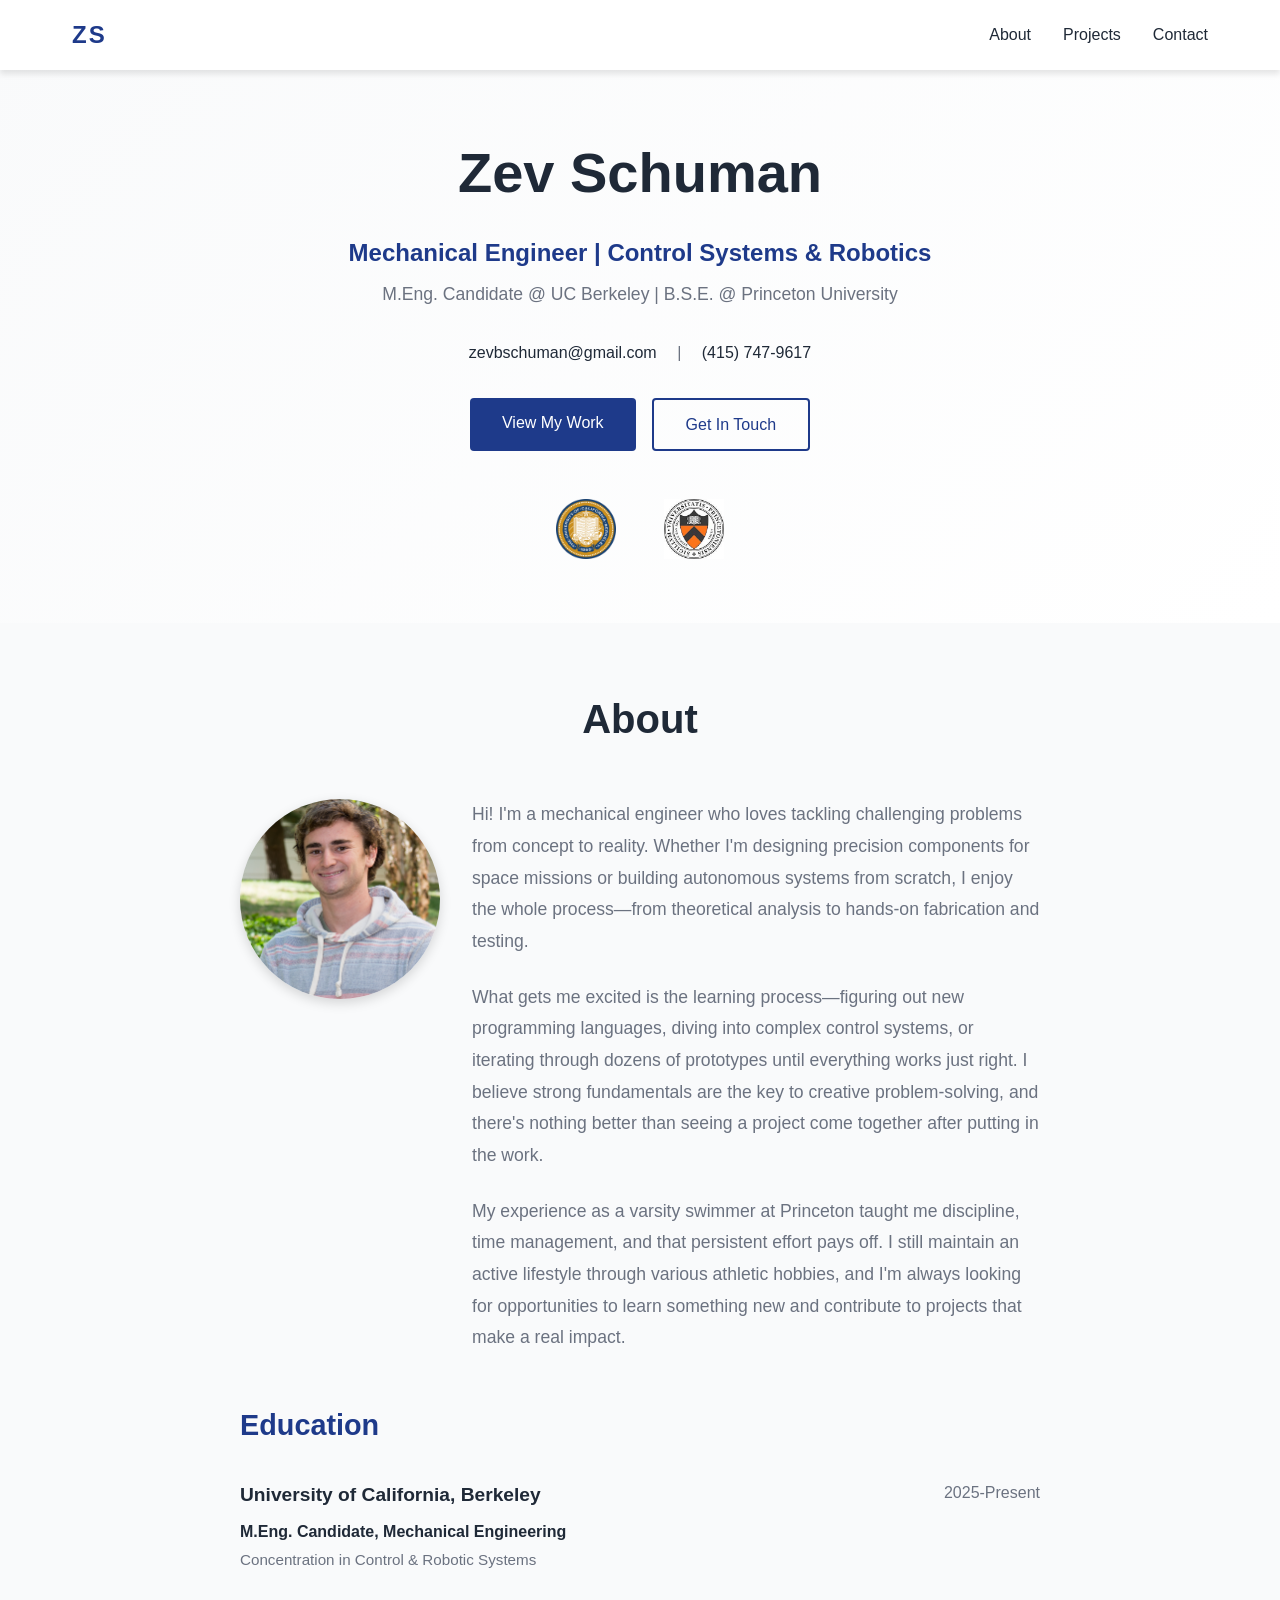
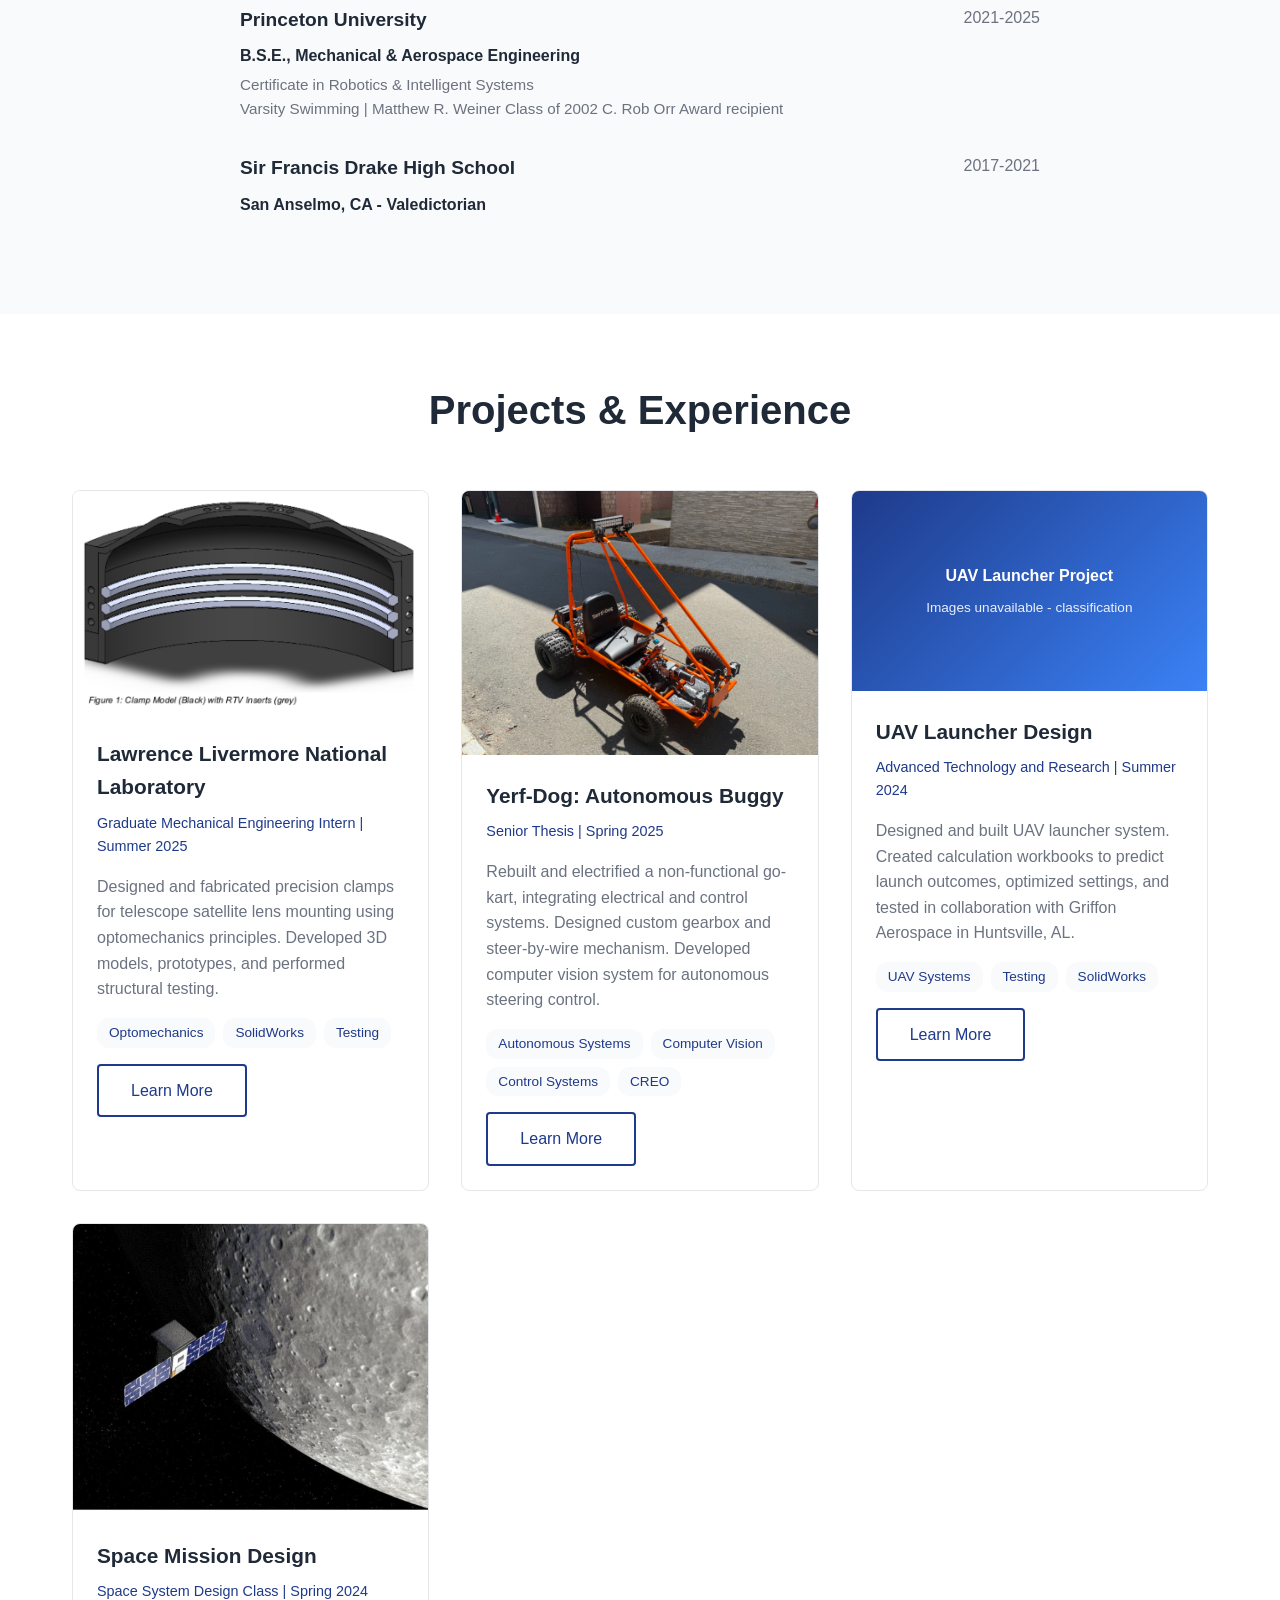
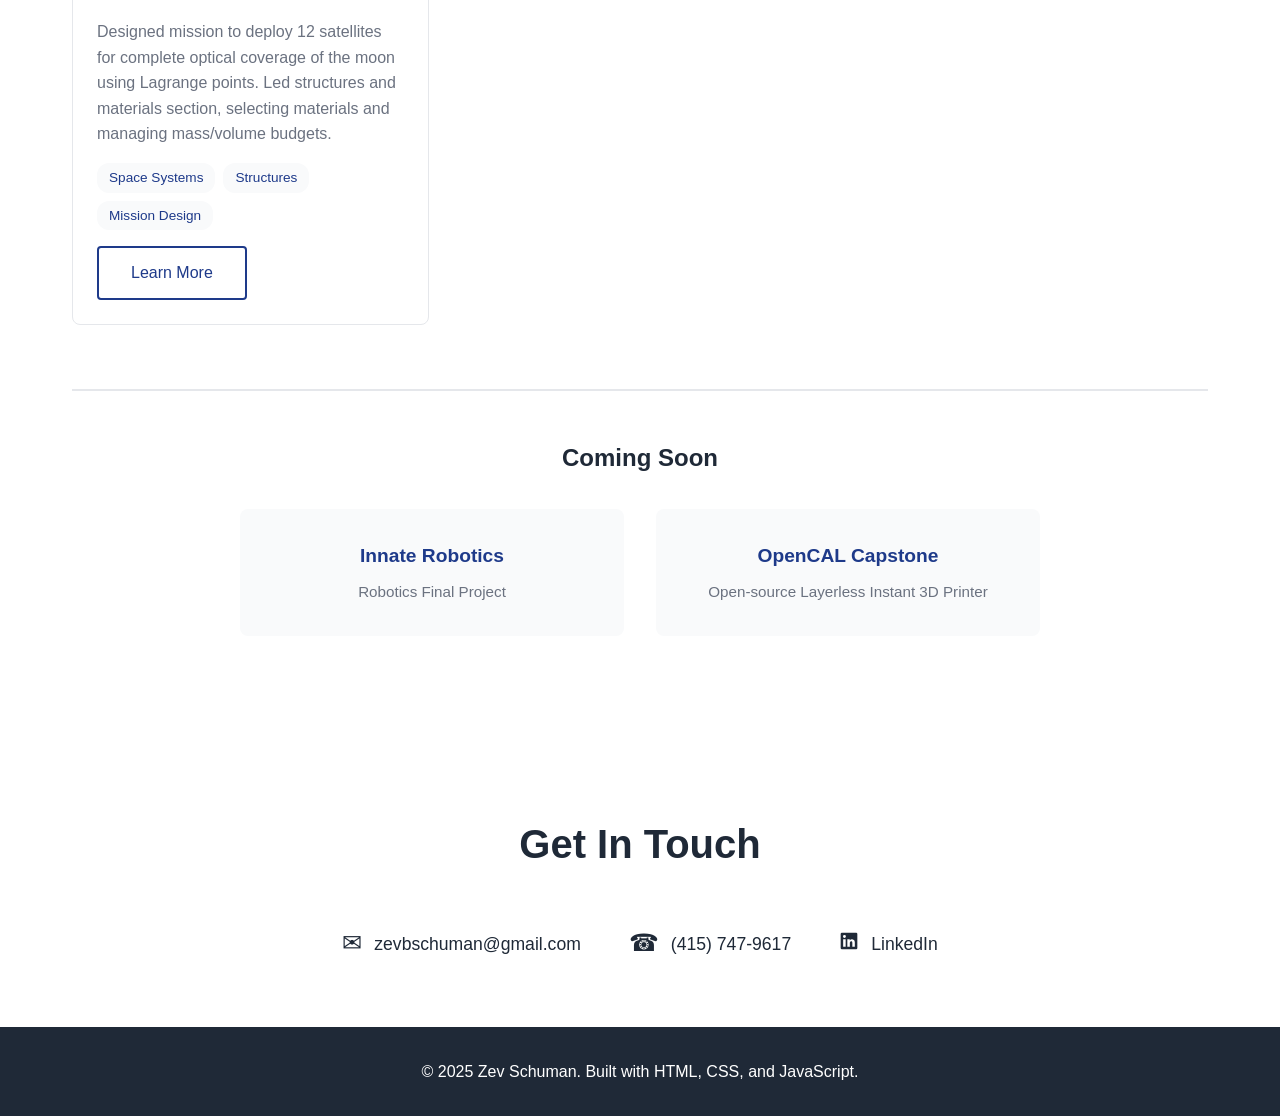
==== commit 144a2b83: "Move university logos to hero section, rewrite bio to be more friendly and conversational, remove ti" ====
--- a/index.html
+++ b/index.html
@@ -50,6 +50,27 @@
             <a href="#projects" class="btn btn-primary">View My Work</a>
             <a href="#contact" class="btn btn-secondary">Get In Touch</a>
           </div>
+          <div
+            style="
+              display: flex;
+              justify-content: center;
+              align-items: center;
+              gap: 3rem;
+              margin-top: 3rem;
+              flex-wrap: wrap;
+            "
+          >
+            <img
+              src="images/logos/berkeley.png"
+              alt="UC Berkeley"
+              style="height: 60px; width: auto; opacity: 0.9"
+            />
+            <img
+              src="images/logos/princeton.jpg"
+              alt="Princeton University"
+              style="height: 60px; width: auto; opacity: 0.9"
+            />
+          </div>
         </div>
       </div>
     </section>
@@ -84,15 +105,6 @@
             />
           </div>
           <div style="flex: 1">
-            <h3
-              style="
-                font-size: 1.8rem;
-                margin-bottom: 1.5rem;
-                color: var(--primary-color);
-              "
-            >
-              Driven by Curiosity, Built on Fundamentals
-            </h3>
             <p
               style="
                 font-size: 1.1rem;
@@ -101,12 +113,11 @@
                 margin-bottom: 1.5rem;
               "
             >
-              I'm passionate about becoming a well-rounded engineer who bridges
-              the gap between theoretical knowledge and practical application.
-              From designing precision components for space missions to building
-              autonomous systems from scratch, I thrive on challenges that
-              demand both deep technical understanding and creative
-              problem-solving.
+              Hi! I'm a mechanical engineer who loves tackling challenging
+              problems from concept to reality. Whether I'm designing precision
+              components for space missions or building autonomous systems from
+              scratch, I enjoy the whole process—from theoretical analysis to
+              hands-on fabrication and testing.
             </p>
             <p
               style="
@@ -116,12 +127,12 @@
                 margin-bottom: 1.5rem;
               "
             >
-              What excites me most is learning—whether it's mastering new
-              programming paradigms, understanding complex control systems, or
-              iterating through dozens of prototypes to find the optimal
-              solution. I approach each project with intellectual curiosity and
-              a commitment to fundamental engineering principles, believing that
-              strong fundamentals unlock innovative solutions.
+              What gets me excited is the learning process—figuring out new
+              programming languages, diving into complex control systems, or
+              iterating through dozens of prototypes until everything works just
+              right. I believe strong fundamentals are the key to creative
+              problem-solving, and there's nothing better than seeing a project
+              come together after putting in the work.
             </p>
             <p
               style="
@@ -130,13 +141,11 @@
                 color: var(--text-light);
               "
             >
-              Beyond engineering, I'm committed to personal growth and balance.
               My experience as a varsity swimmer at Princeton taught me
-              discipline, time management, and the value of persistent
-              effort—qualities that directly translate to my engineering work.
-              I'm always seeking opportunities to expand my skill set and
-              contribute to meaningful projects that push the boundaries of
-              what's possible.
+              discipline, time management, and that persistent effort pays off.
+              I still maintain an active lifestyle through various athletic
+              hobbies, and I'm always looking for opportunities to learn
+              something new and contribute to projects that make a real impact.
             </p>
           </div>
         </div>
@@ -153,48 +162,34 @@
             Education
           </h3>
 
-          <div class="education-item" style="margin-bottom: 2rem; display: flex; gap: 2rem; align-items: flex-start;">
-            <img
-              src="images/logos/berkeley.png"
-              alt="UC Berkeley"
-              style="height: 120px; width: auto; flex-shrink: 0;"
-            />
-            <div style="flex: 1;">
-              <div class="education-header">
-                <h4>University of California, Berkeley</h4>
-                <span class="education-year">2025-Present</span>
-              </div>
-              <p class="education-degree">
-                M.Eng. Candidate, Mechanical Engineering
-              </p>
-              <p class="education-detail">
-                Concentration in Control & Robotic Systems
-              </p>
-            </div>
-          </div>
-
-          <div class="education-item" style="margin-bottom: 2rem; display: flex; gap: 2rem; align-items: flex-start;">
-            <img
-              src="images/logos/princeton.png"
-              alt="Princeton University"
-              style="height: 120px; width: auto; flex-shrink: 0;"
-            />
-            <div style="flex: 1;">
-              <div class="education-header">
-                <h4>Princeton University</h4>
-                <span class="education-year">2021-2025</span>
-              </div>
-              <p class="education-degree">
-                B.S.E., Mechanical & Aerospace Engineering
-              </p>
-              <p class="education-detail">
-                Certificate in Robotics & Intelligent Systems
-              </p>
-              <p class="education-note">
-                Varsity Swimming | Matthew R. Weiner Class of 2002 C. Rob Orr
-                Award recipient
-              </p>
-            </div>
+          <div class="education-item" style="margin-bottom: 2rem">
+            <div class="education-header">
+              <h4>University of California, Berkeley</h4>
+              <span class="education-year">2025-Present</span>
+            </div>
+            <p class="education-degree">
+              M.Eng. Candidate, Mechanical Engineering
+            </p>
+            <p class="education-detail">
+              Concentration in Control & Robotic Systems
+            </p>
+          </div>
+
+          <div class="education-item" style="margin-bottom: 2rem">
+            <div class="education-header">
+              <h4>Princeton University</h4>
+              <span class="education-year">2021-2025</span>
+            </div>
+            <p class="education-degree">
+              B.S.E., Mechanical & Aerospace Engineering
+            </p>
+            <p class="education-detail">
+              Certificate in Robotics & Intelligent Systems
+            </p>
+            <p class="education-note">
+              Varsity Swimming | Matthew R. Weiner Class of 2002 C. Rob Orr
+              Award recipient
+            </p>
           </div>
 
           <div class="education-item">
--- a/css/option-a.css
+++ b/css/option-a.css
@@ -581,15 +581,9 @@
         margin-top: 0.25rem;
     }
 
-    /* Education logo mobile fix */
-    .education-item {
-        flex-direction: column !important;
-        align-items: center !important;
-    }
-
-    .education-item img {
-        height: 100px !important;
-        margin-bottom: 1rem;
-    }
-}
-
+    /* Hero logos mobile fix */
+    .hero img {
+        height: 40px !important;
+    }
+}
+
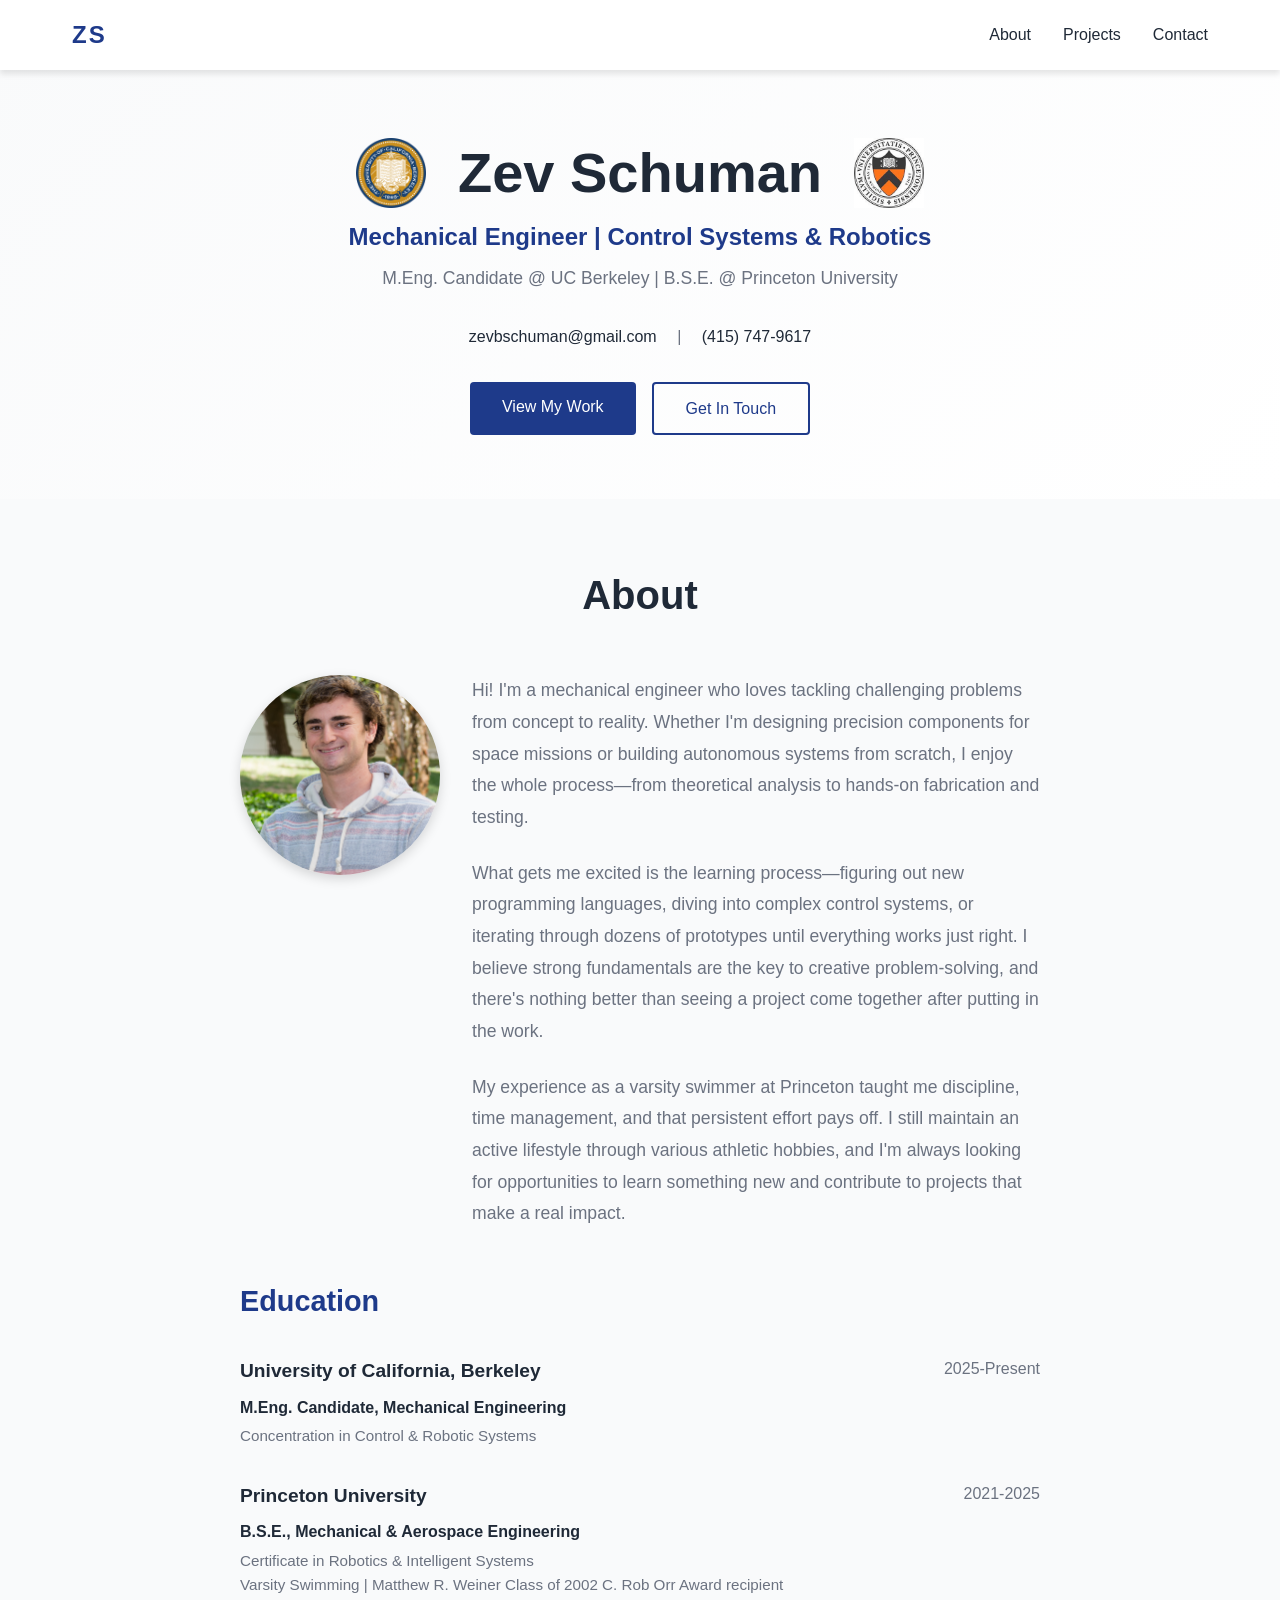
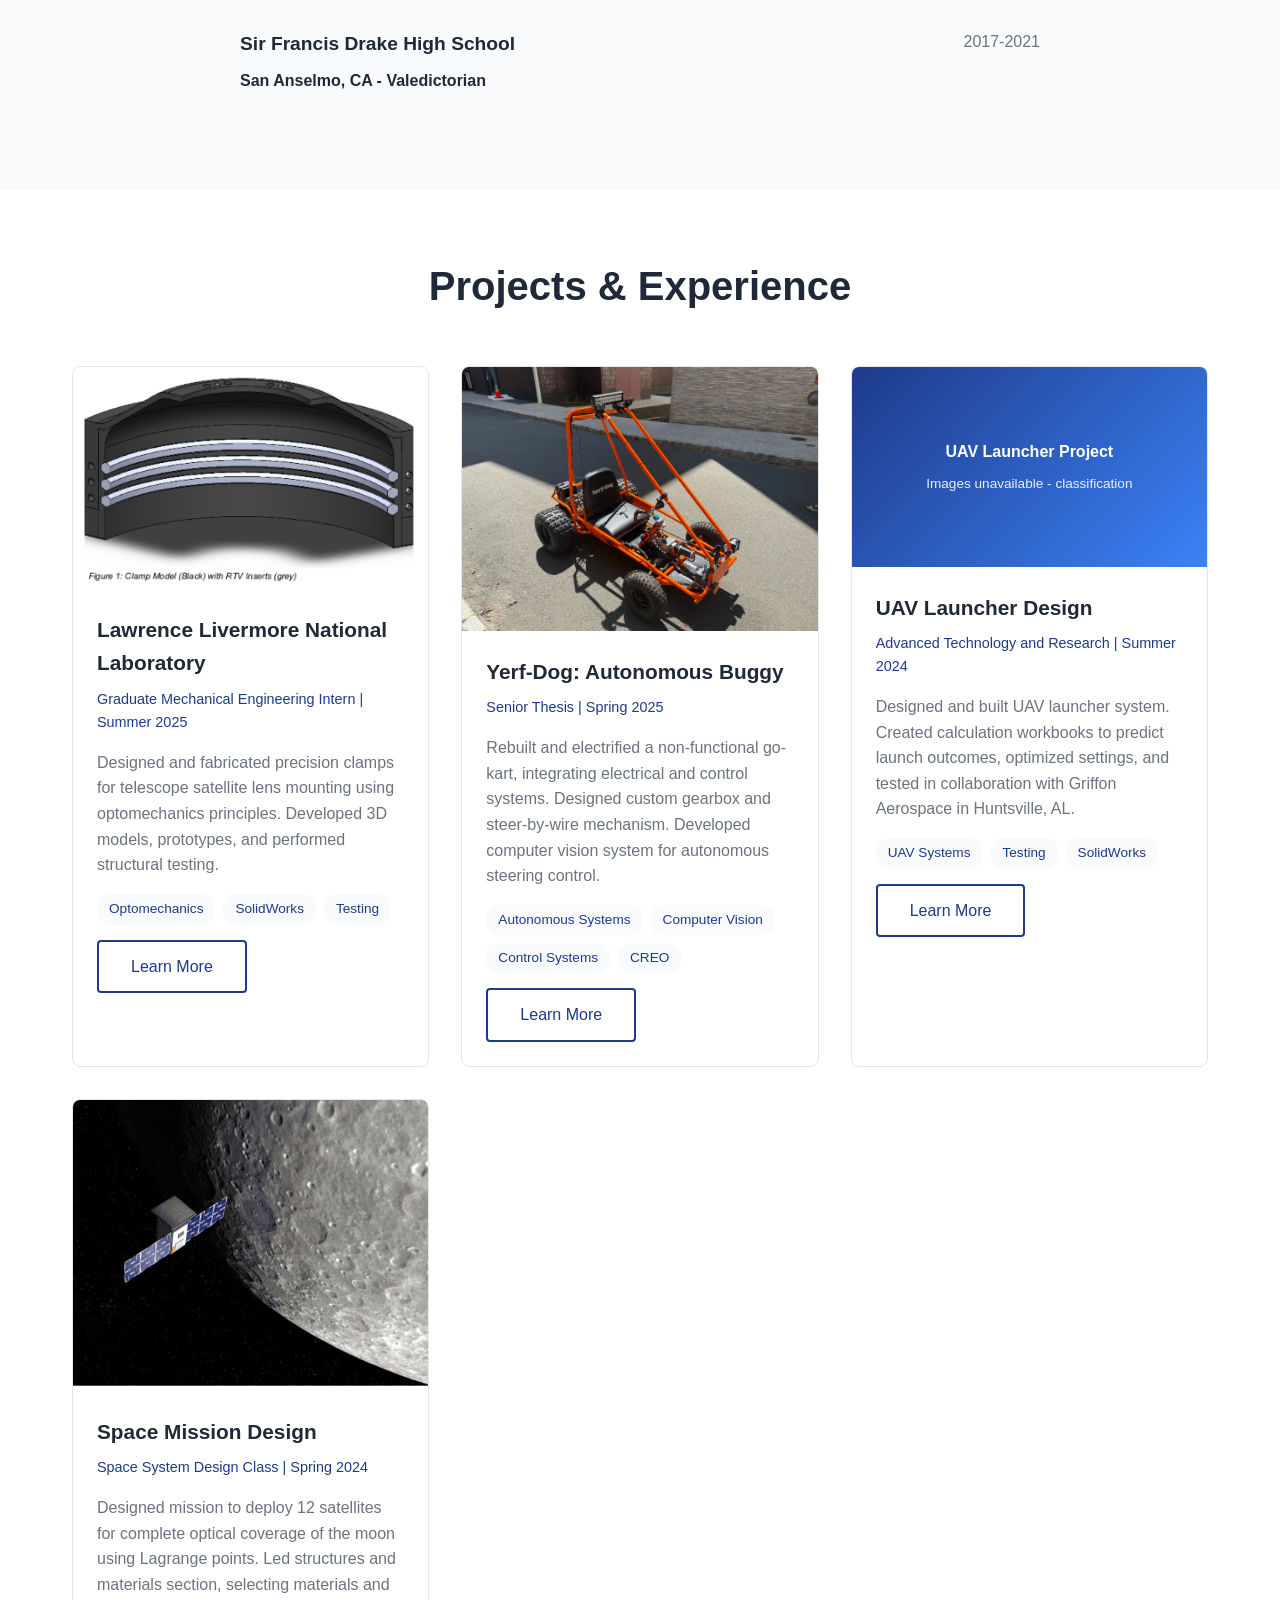
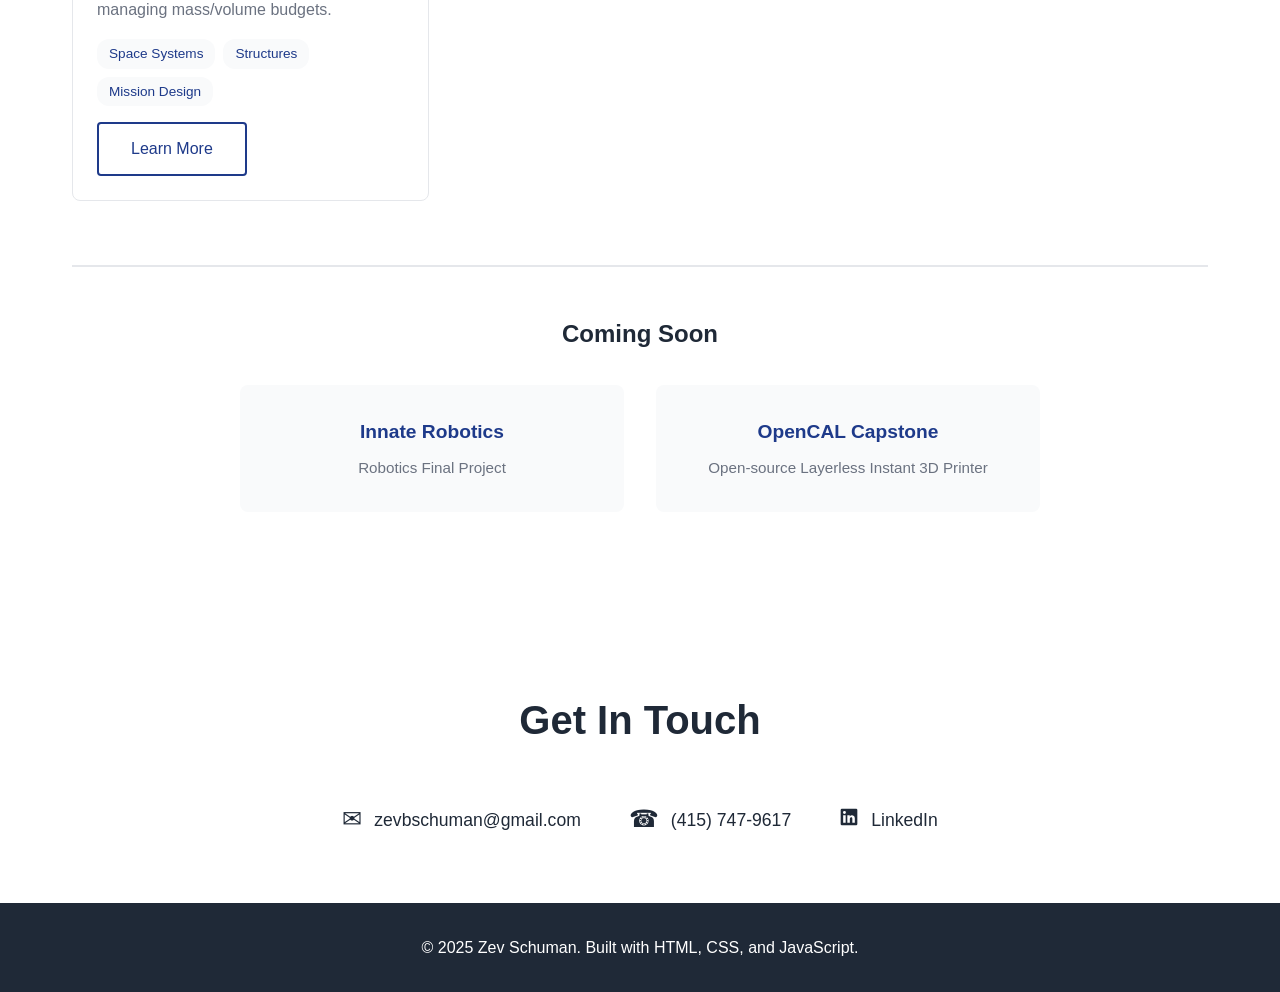
==== commit d4369e6f: "Move university logos to flank name in hero section" ====
--- a/index.html
+++ b/index.html
@@ -32,7 +32,19 @@
     <section id="home" class="hero">
       <div class="hero-container">
         <div class="hero-content">
-          <h1 class="hero-name">Zev Schuman</h1>
+          <div style="display: flex; align-items: center; justify-content: center; gap: 2rem; flex-wrap: wrap;">
+            <img
+              src="images/logos/berkeley.png"
+              alt="UC Berkeley"
+              style="height: 70px; width: auto; opacity: 0.9"
+            />
+            <h1 class="hero-name" style="margin: 0;">Zev Schuman</h1>
+            <img
+              src="images/logos/princeton.jpg"
+              alt="Princeton University"
+              style="height: 70px; width: auto; opacity: 0.9"
+            />
+          </div>
           <p class="hero-title">
             Mechanical Engineer | Control Systems & Robotics
           </p>
@@ -49,27 +61,6 @@
           <div class="hero-cta">
             <a href="#projects" class="btn btn-primary">View My Work</a>
             <a href="#contact" class="btn btn-secondary">Get In Touch</a>
-          </div>
-          <div
-            style="
-              display: flex;
-              justify-content: center;
-              align-items: center;
-              gap: 3rem;
-              margin-top: 3rem;
-              flex-wrap: wrap;
-            "
-          >
-            <img
-              src="images/logos/berkeley.png"
-              alt="UC Berkeley"
-              style="height: 60px; width: auto; opacity: 0.9"
-            />
-            <img
-              src="images/logos/princeton.jpg"
-              alt="Princeton University"
-              style="height: 60px; width: auto; opacity: 0.9"
-            />
           </div>
         </div>
       </div>
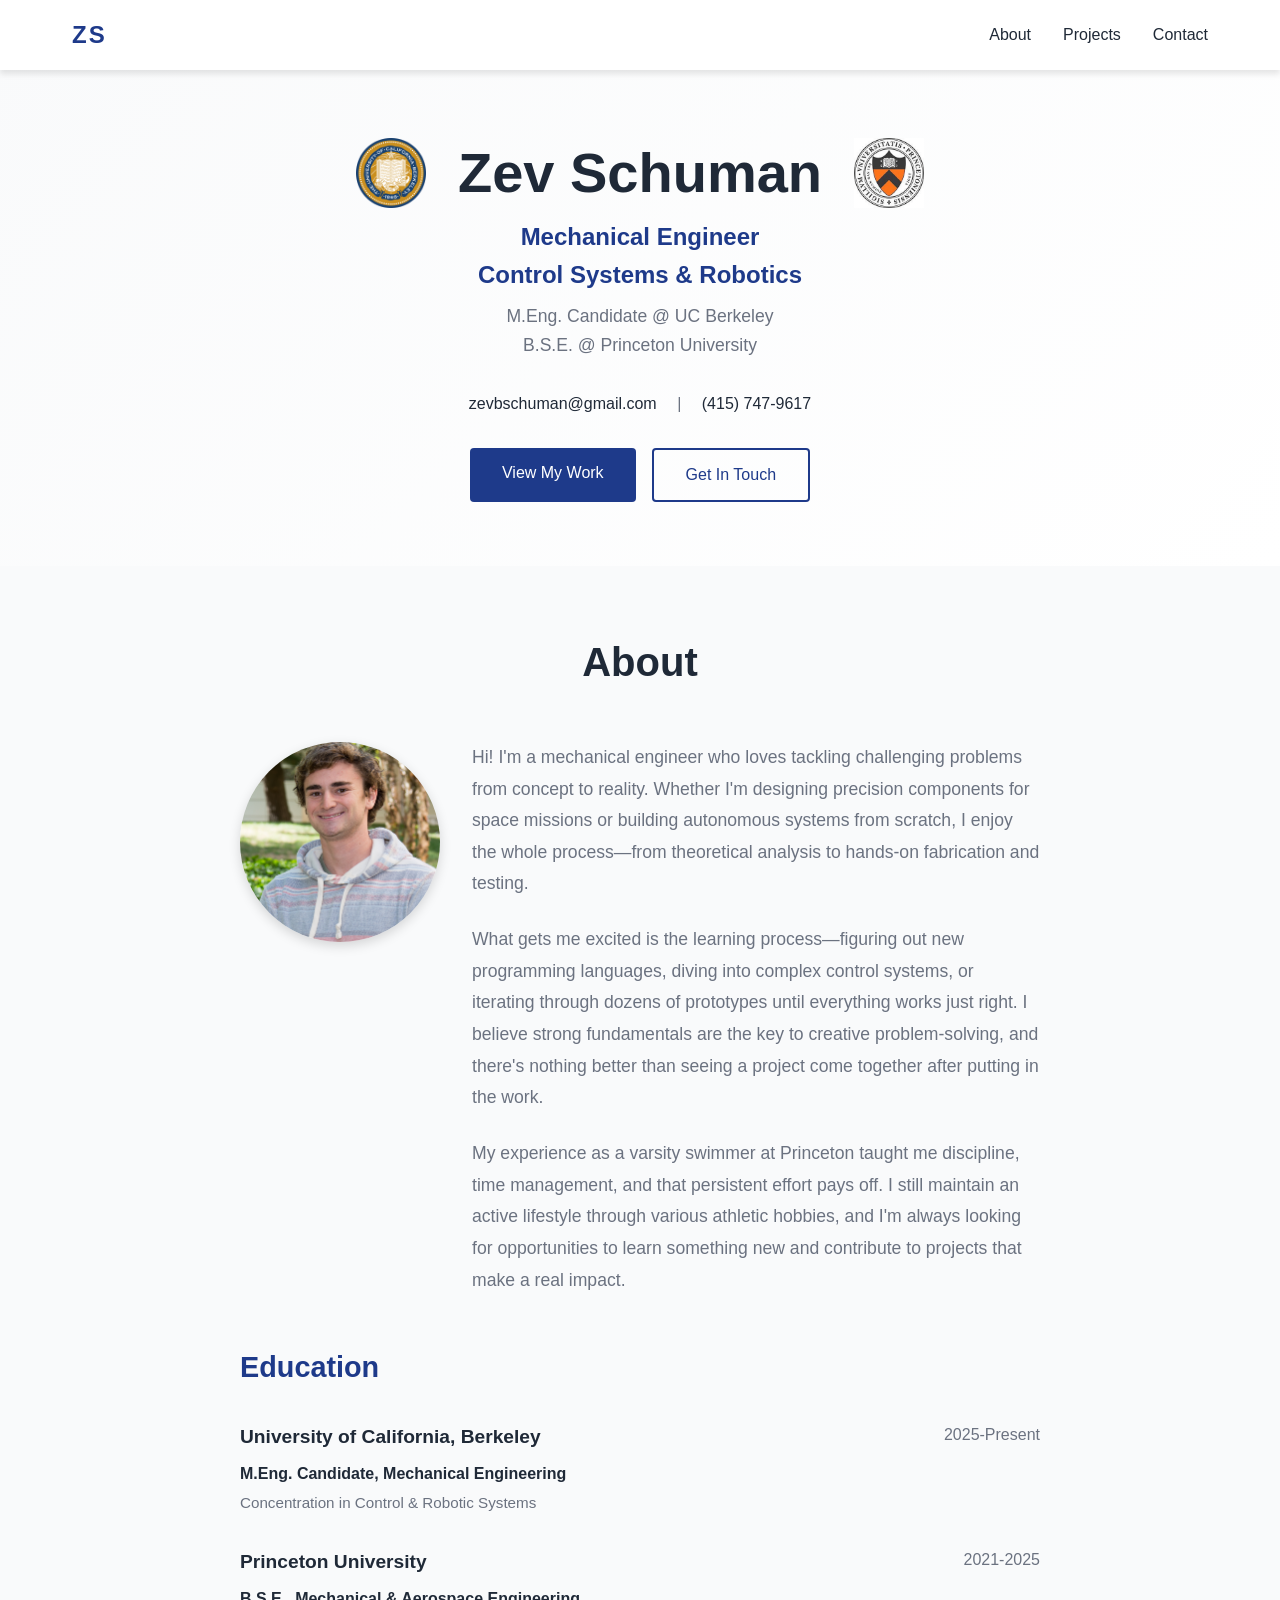
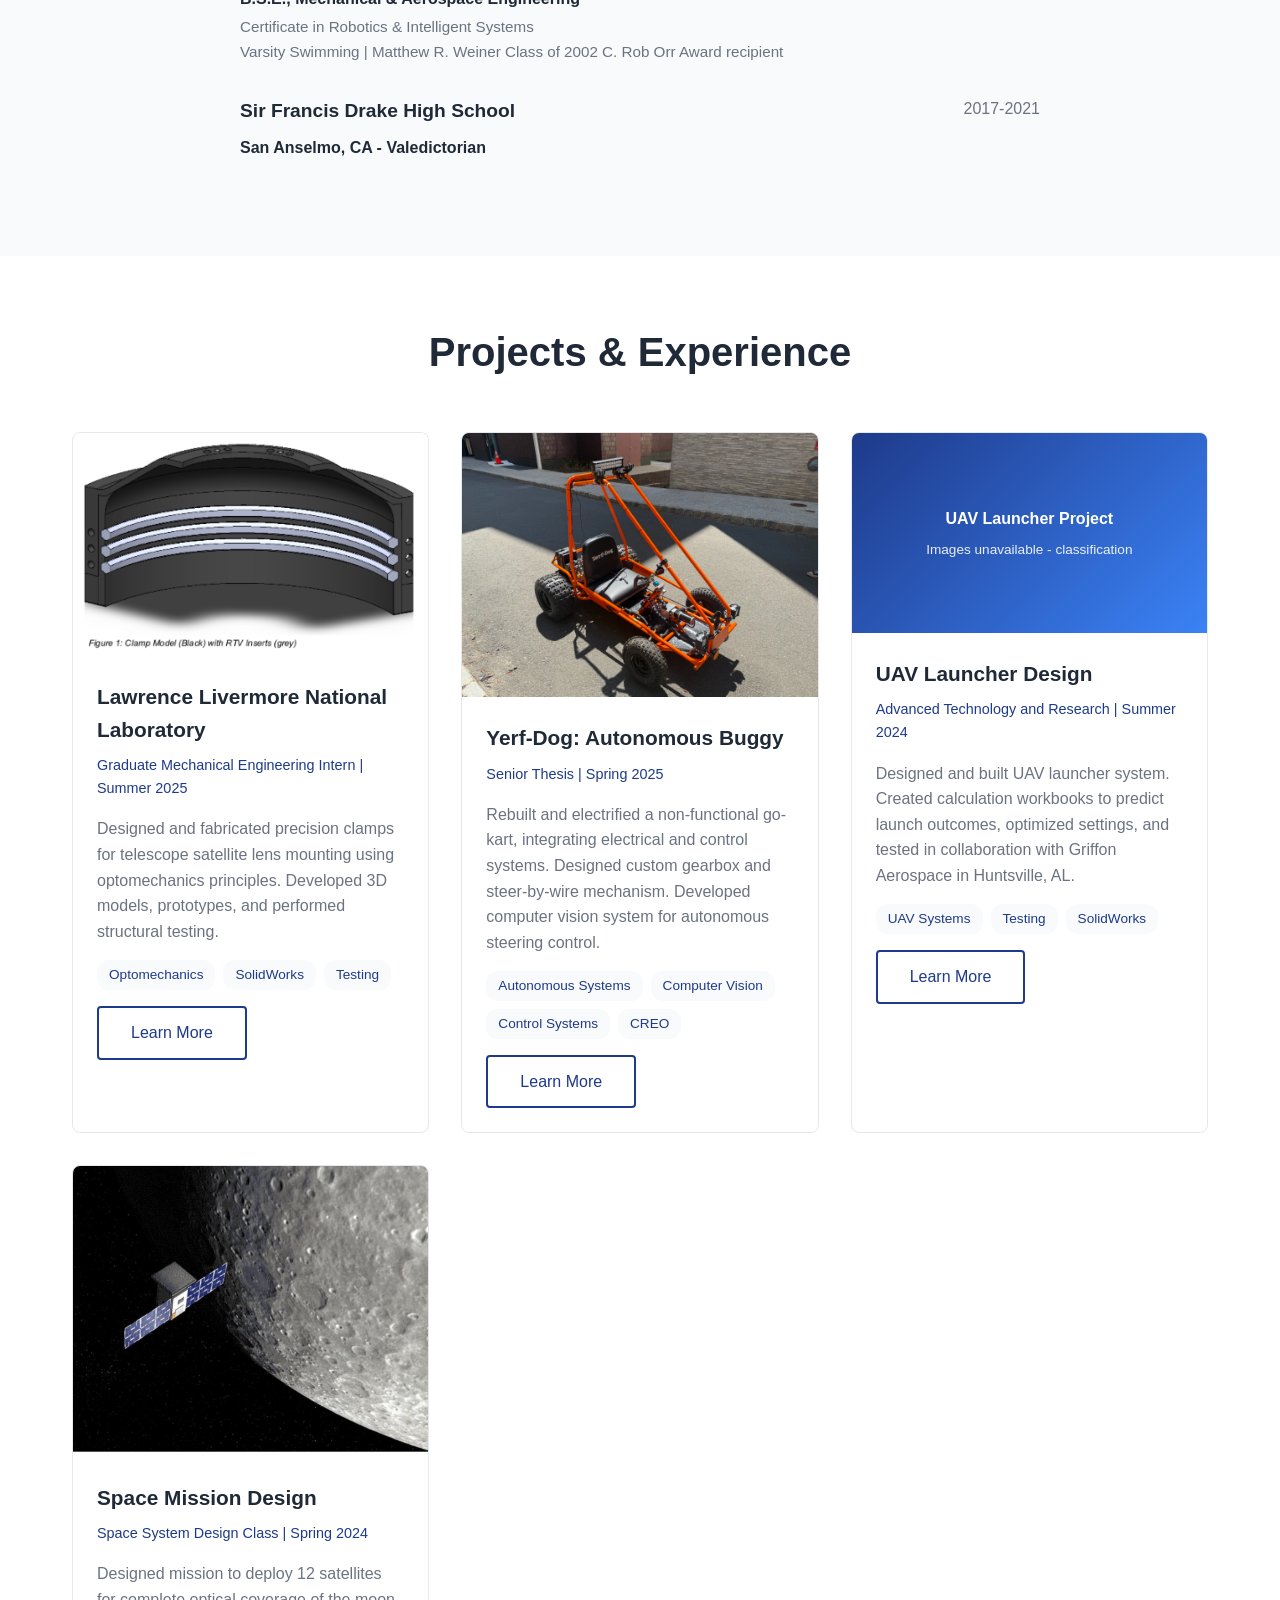
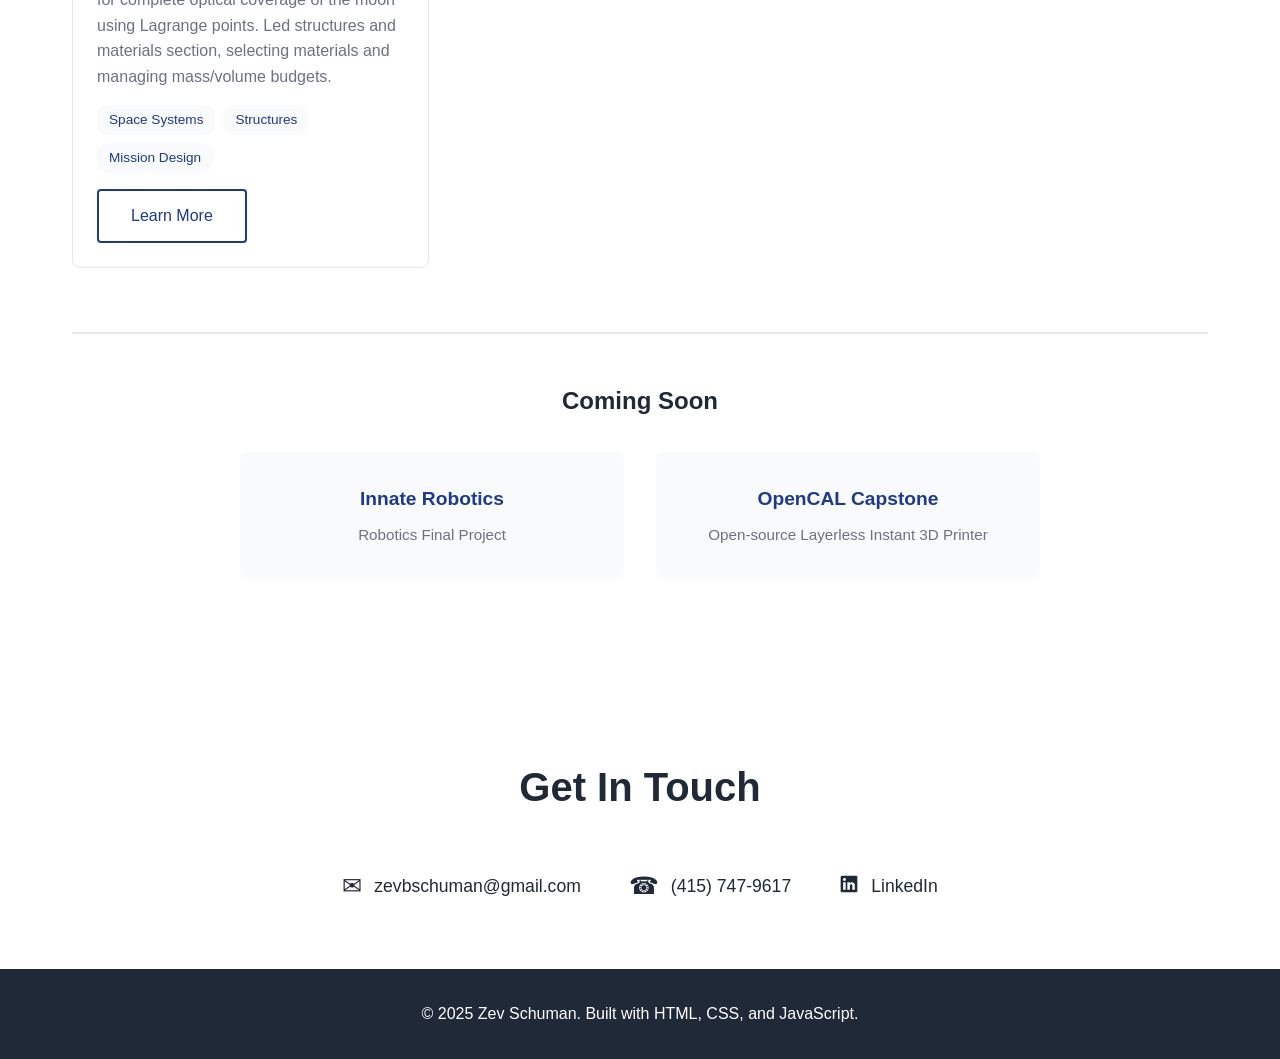
==== commit 774a2f69: "Replace all pipe separators with line breaks in hero section" ====
--- a/index.html
+++ b/index.html
@@ -32,13 +32,21 @@
     <section id="home" class="hero">
       <div class="hero-container">
         <div class="hero-content">
-          <div style="display: flex; align-items: center; justify-content: center; gap: 2rem; flex-wrap: wrap;">
+          <div
+            style="
+              display: flex;
+              align-items: center;
+              justify-content: center;
+              gap: 2rem;
+              flex-wrap: wrap;
+            "
+          >
             <img
               src="images/logos/berkeley.png"
               alt="UC Berkeley"
               style="height: 70px; width: auto; opacity: 0.9"
             />
-            <h1 class="hero-name" style="margin: 0;">Zev Schuman</h1>
+            <h1 class="hero-name" style="margin: 0">Zev Schuman</h1>
             <img
               src="images/logos/princeton.jpg"
               alt="Princeton University"
@@ -46,10 +54,10 @@
             />
           </div>
           <p class="hero-title">
-            Mechanical Engineer | Control Systems & Robotics
+            Mechanical Engineer<br />Control Systems & Robotics
           </p>
           <p class="hero-subtitle">
-            M.Eng. Candidate @ UC Berkeley | B.S.E. @ Princeton University
+            M.Eng. Candidate @ UC Berkeley<br />B.S.E. @ Princeton University
           </p>
           <div class="hero-contact">
             <a href="mailto:zevbschuman@gmail.com" class="contact-link"
--- a/css/option-a.css
+++ b/css/option-a.css
@@ -529,7 +529,22 @@
     }
 
     .hero-name {
-        font-size: 2.5rem;
+        font-size: 2rem;
+    }
+
+    /* Hero name with logos mobile layout */
+    .hero-content > div:first-child {
+        flex-wrap: wrap !important;
+        gap: 1rem !important;
+    }
+
+    .hero-content > div:first-child h1 {
+        width: 100%;
+        order: -1;
+    }
+
+    .hero-content > div:first-child img {
+        order: 0;
     }
 
     .hero-cta {
@@ -582,8 +597,19 @@
     }
 
     /* Hero logos mobile fix */
-    .hero img {
-        height: 40px !important;
-    }
-}
-
+    .hero-content img {
+        height: 50px !important;
+    }
+
+    /* Line breaks for mobile contact info */
+    .hero-contact {
+        display: flex !important;
+        flex-direction: column !important;
+        gap: 0.5rem;
+    }
+
+    .contact-separator {
+        display: none;
+    }
+}
+
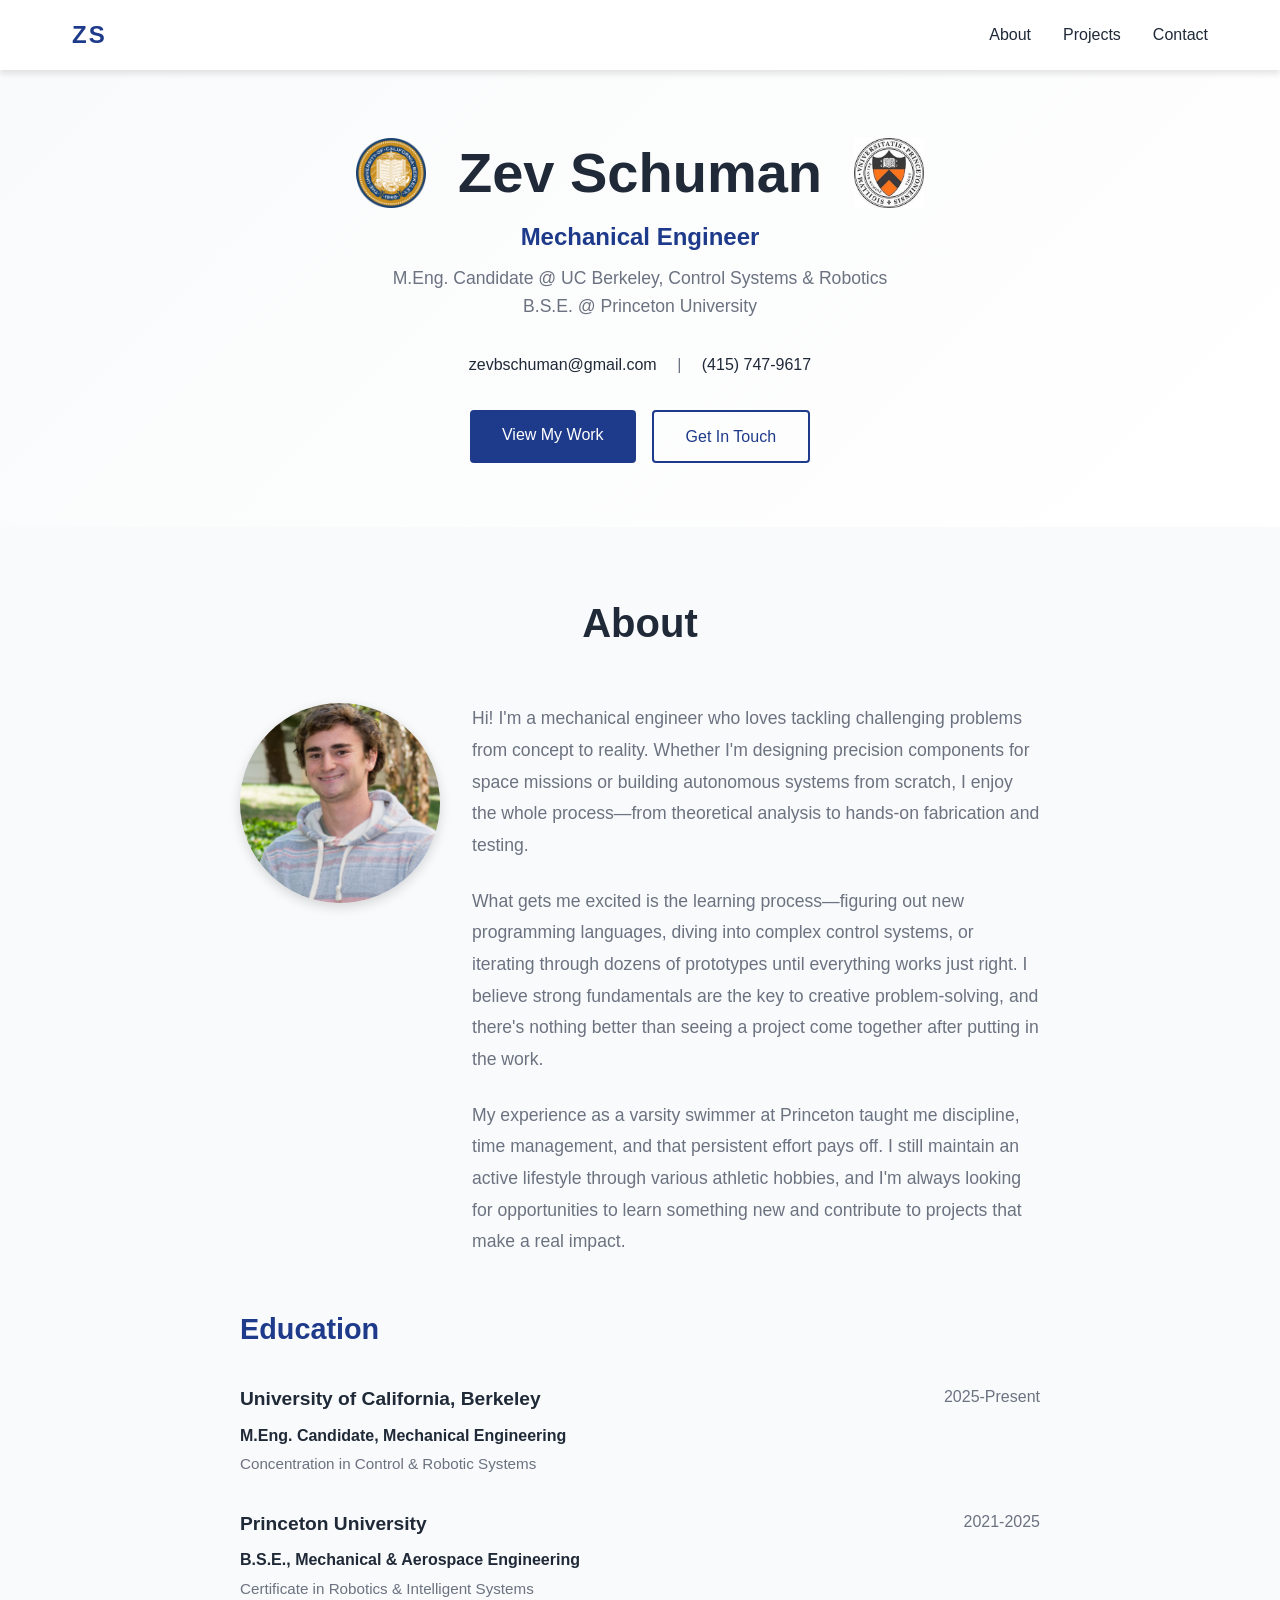
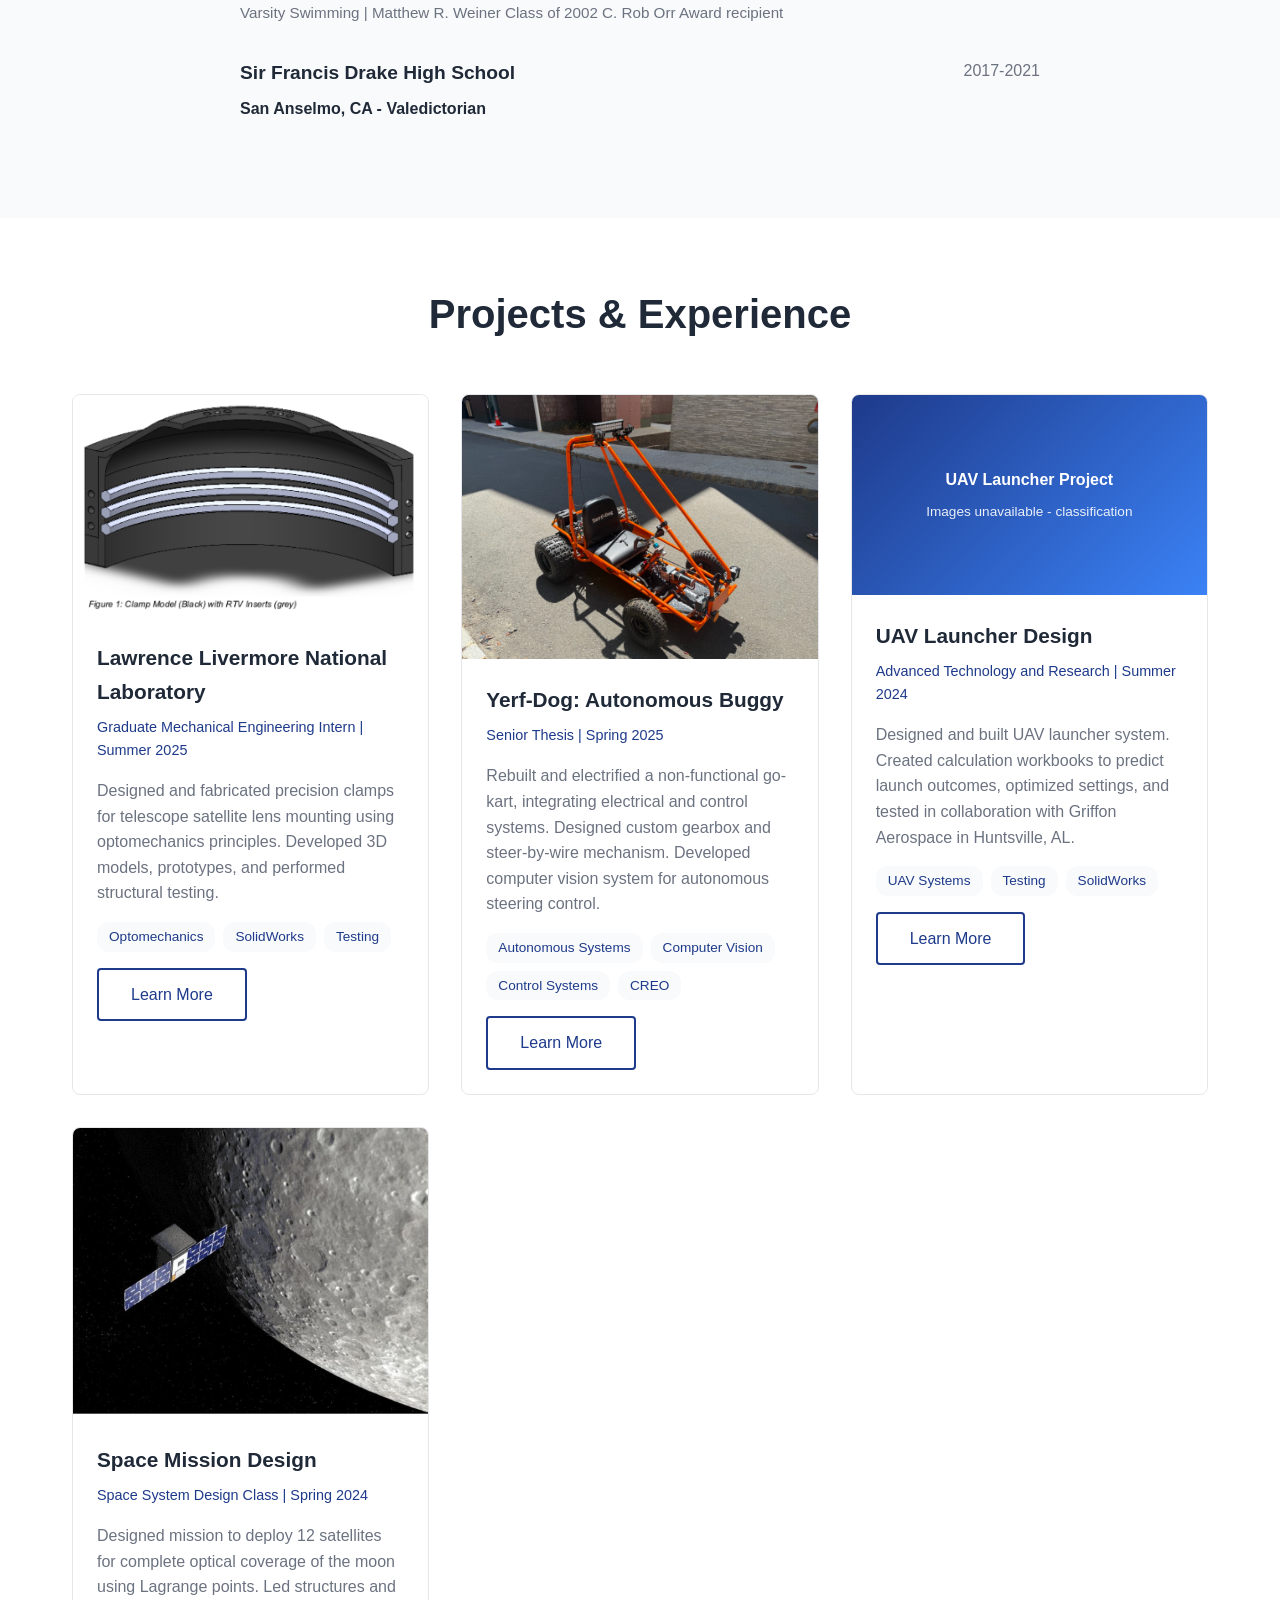
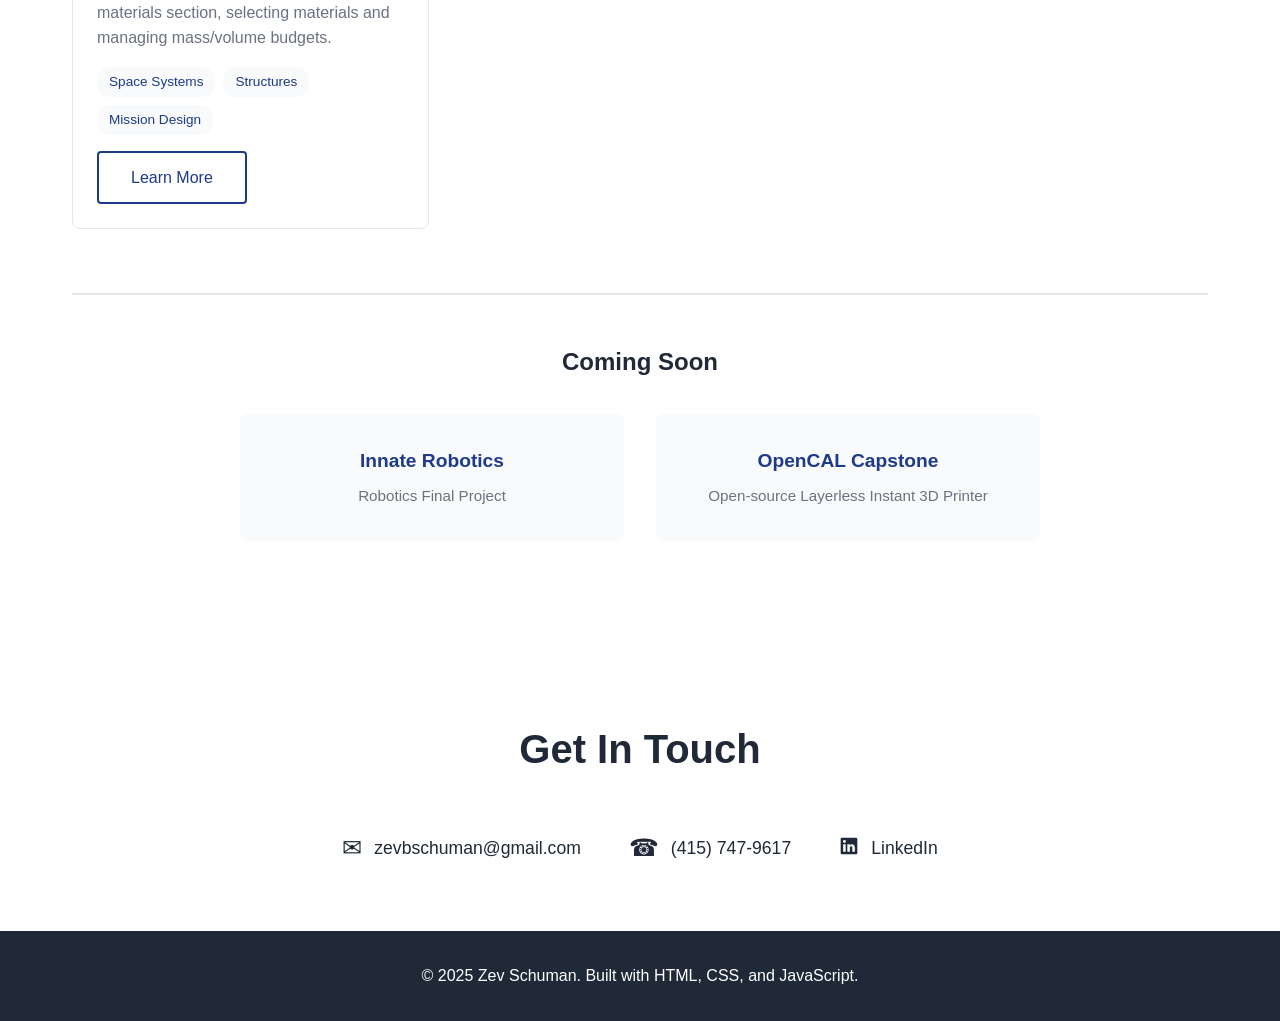
==== commit a94dcc56: "Move Control Systems & Robotics concentration to UC Berkeley line" ====
--- a/index.html
+++ b/index.html
@@ -54,10 +54,10 @@
             />
           </div>
           <p class="hero-title">
-            Mechanical Engineer<br />Control Systems & Robotics
+            Mechanical Engineer
           </p>
           <p class="hero-subtitle">
-            M.Eng. Candidate @ UC Berkeley<br />B.S.E. @ Princeton University
+            M.Eng. Candidate @ UC Berkeley, Control Systems & Robotics<br />B.S.E. @ Princeton University
           </p>
           <div class="hero-contact">
             <a href="mailto:zevbschuman@gmail.com" class="contact-link"
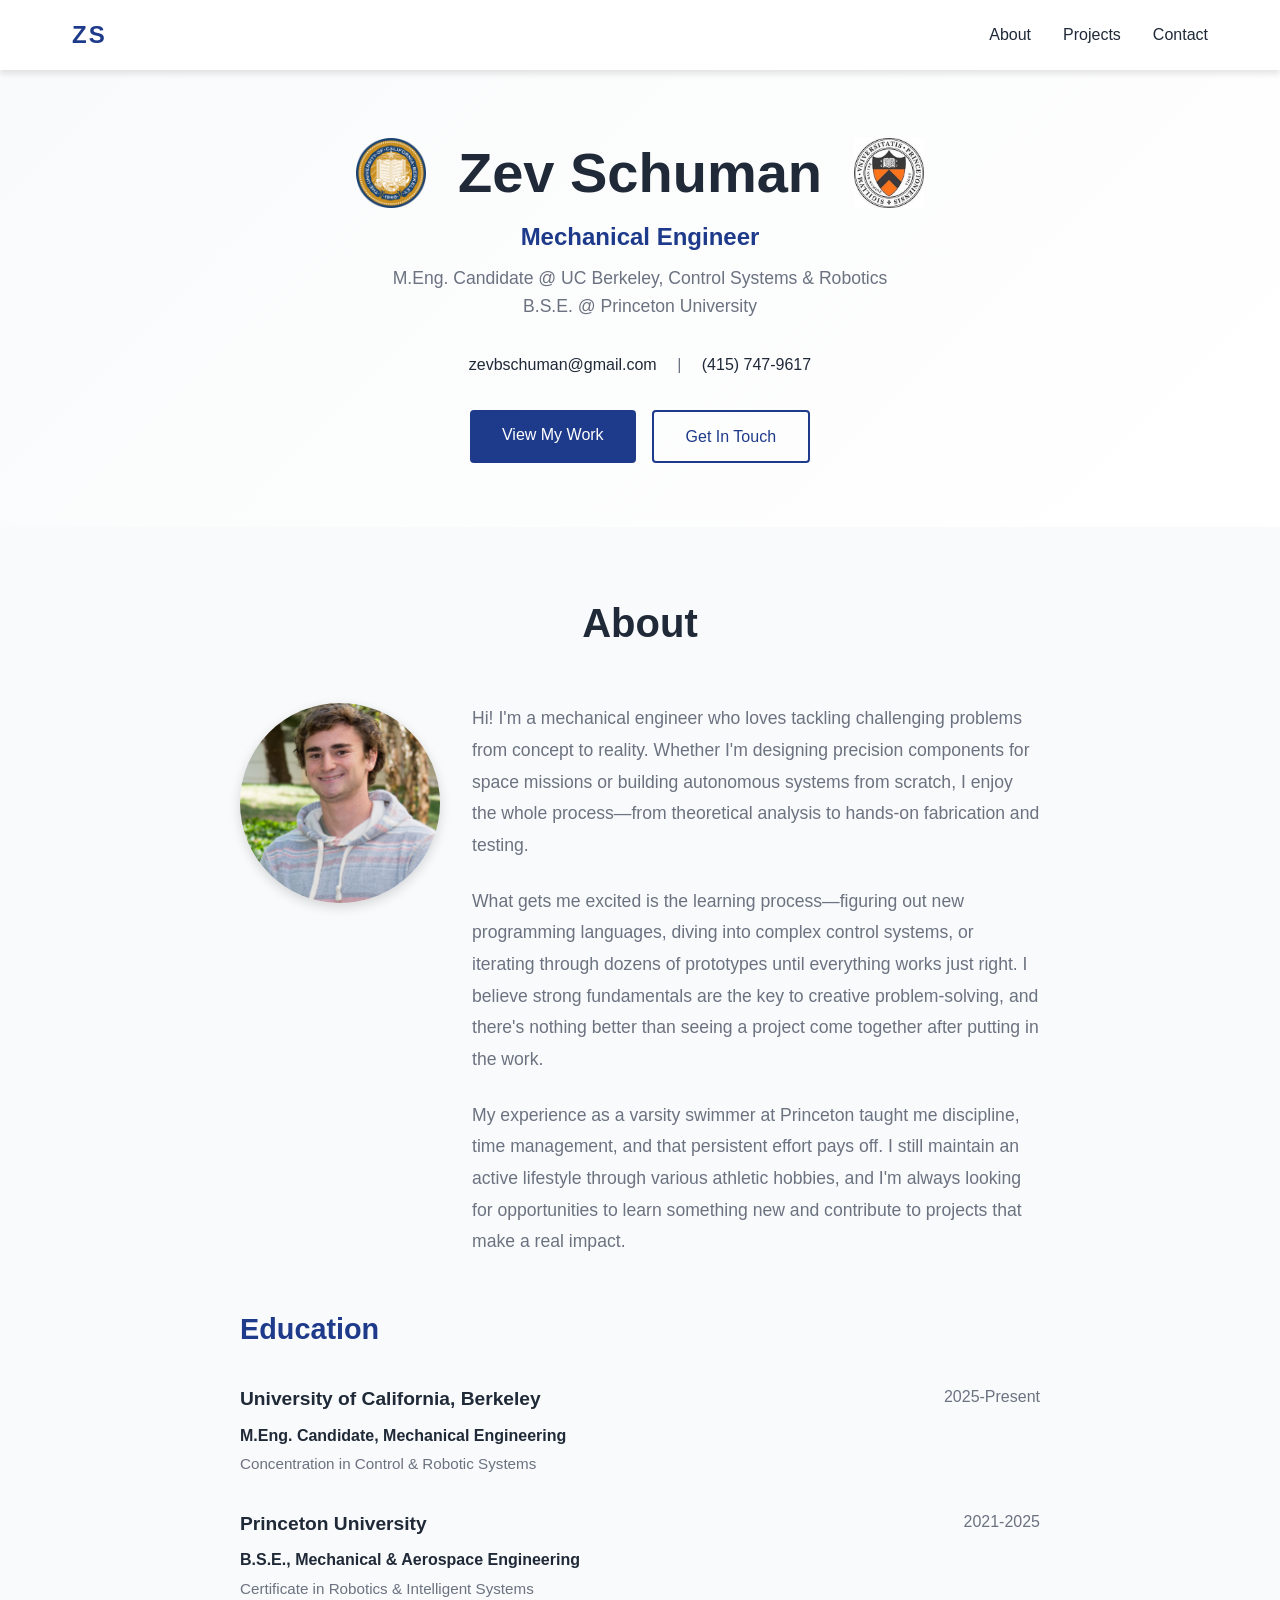
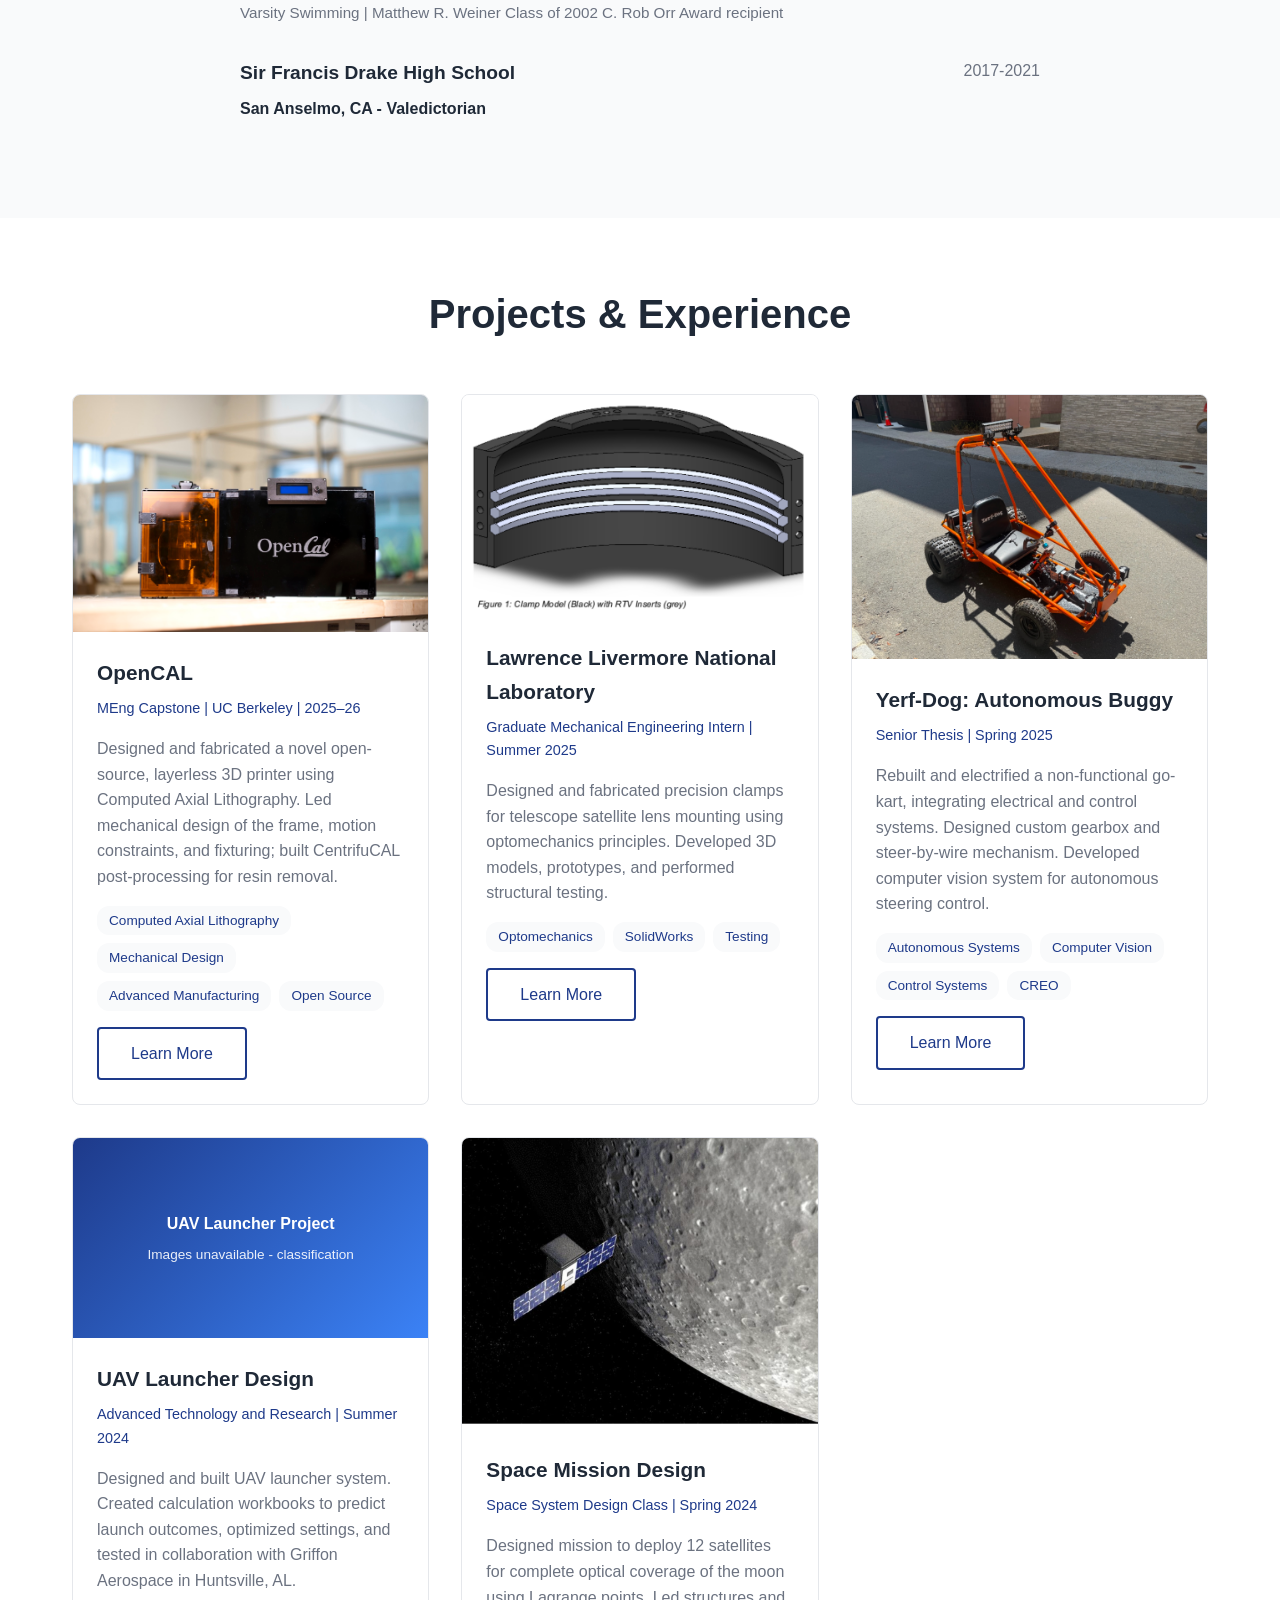
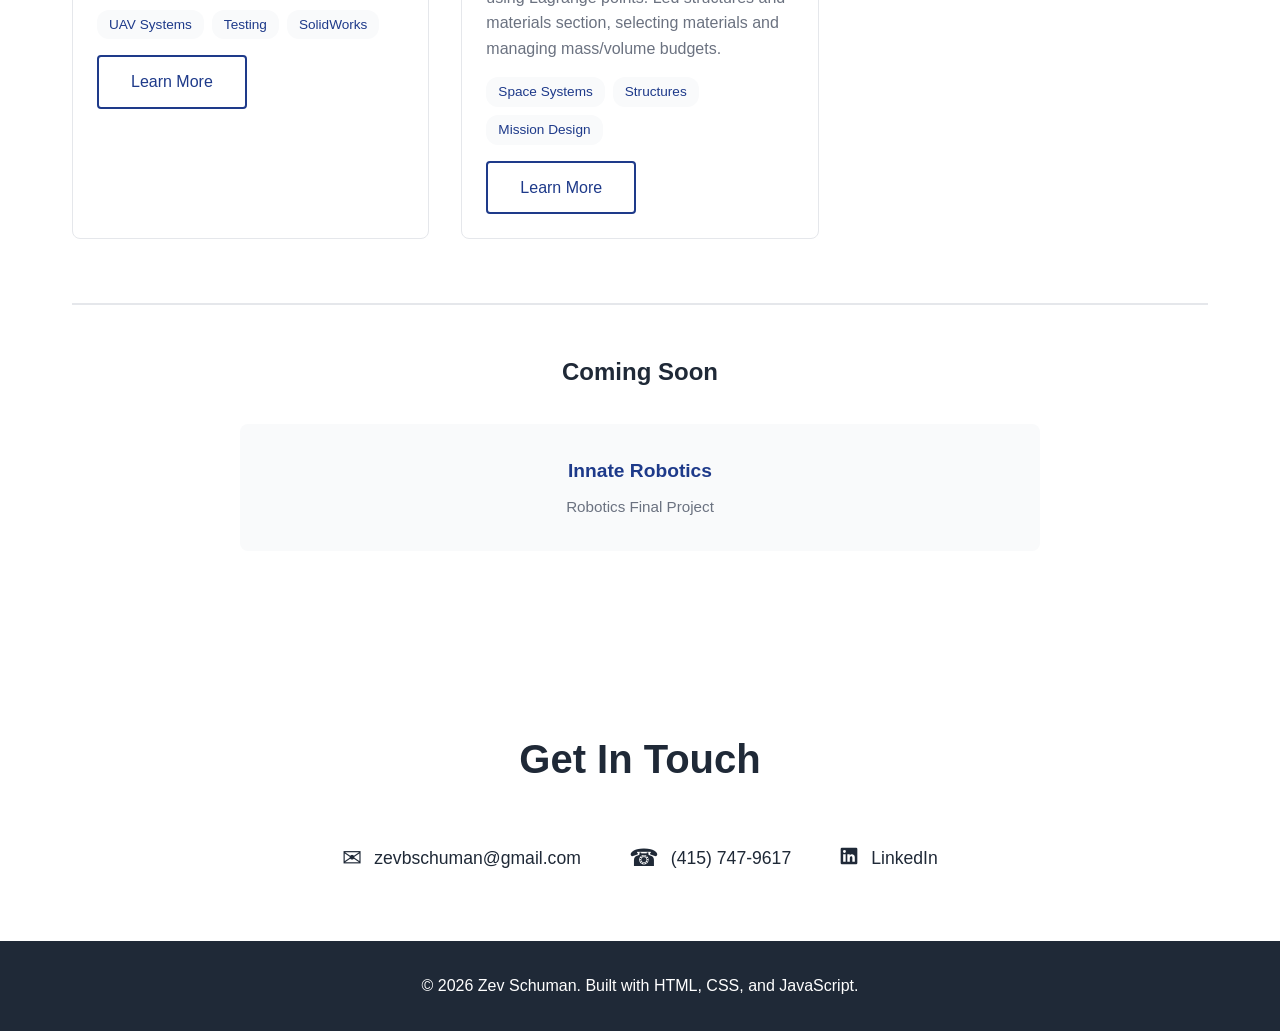
==== commit 18ab8050: "Add openCAL section" ====
--- a/index.html
+++ b/index.html
@@ -53,11 +53,10 @@
               style="height: 70px; width: auto; opacity: 0.9"
             />
           </div>
-          <p class="hero-title">
-            Mechanical Engineer
-          </p>
+          <p class="hero-title">Mechanical Engineer</p>
           <p class="hero-subtitle">
-            M.Eng. Candidate @ UC Berkeley, Control Systems & Robotics<br />B.S.E. @ Princeton University
+            M.Eng. Candidate @ UC Berkeley, Control Systems & Robotics<br />B.S.E.
+            @ Princeton University
           </p>
           <div class="hero-contact">
             <a href="mailto:zevbschuman@gmail.com" class="contact-link"
@@ -208,6 +207,36 @@
         <h2 class="section-title">Projects & Experience</h2>
 
         <div class="projects-grid">
+          <!-- Project: OpenCAL -->
+          <div class="project-card" data-project="opencal">
+            <div class="project-image">
+              <img
+                src="images/opencal/hero.jpg"
+                alt="OpenCAL layerless 3D printer"
+                style="width: 100%; height: auto; display: block"
+              />
+            </div>
+            <div class="project-content">
+              <h3 class="project-title">OpenCAL</h3>
+              <p class="project-type">
+                MEng Capstone | UC Berkeley | 2025–26
+              </p>
+              <p class="project-description">
+                Designed and fabricated a novel open-source, layerless 3D printer
+                using Computed Axial Lithography. Led mechanical design of the
+                frame, motion constraints, and fixturing; built CentrifuCAL
+                post-processing for resin removal.
+              </p>
+              <div class="project-tags">
+                <span class="tag">Computed Axial Lithography</span>
+                <span class="tag">Mechanical Design</span>
+                <span class="tag">Advanced Manufacturing</span>
+                <span class="tag">Open Source</span>
+              </div>
+              <a href="opencal.html" class="btn btn-outline">Learn More</a>
+            </div>
+          </div>
+
           <!-- Internship: LLNL -->
           <div class="project-card" data-project="llnl">
             <div class="project-image">
@@ -388,27 +417,6 @@
                 Robotics Final Project
               </p>
             </div>
-            <div
-              style="
-                background: var(--bg-light);
-                padding: 2rem;
-                border-radius: 8px;
-                text-align: center;
-              "
-            >
-              <h4
-                style="
-                  font-size: 1.2rem;
-                  margin-bottom: 0.5rem;
-                  color: var(--primary-color);
-                "
-              >
-                OpenCAL Capstone
-              </h4>
-              <p style="color: var(--text-light); font-size: 0.95rem">
-                Open-source Layerless Instant 3D Printer
-              </p>
-            </div>
           </div>
         </div>
       </div>
@@ -454,7 +462,7 @@
     <!-- Footer -->
     <footer class="footer">
       <div class="container">
-        <p>&copy; 2025 Zev Schuman. Built with HTML, CSS, and JavaScript.</p>
+        <p>&copy; 2026 Zev Schuman. Built with HTML, CSS, and JavaScript.</p>
       </div>
     </footer>
 
